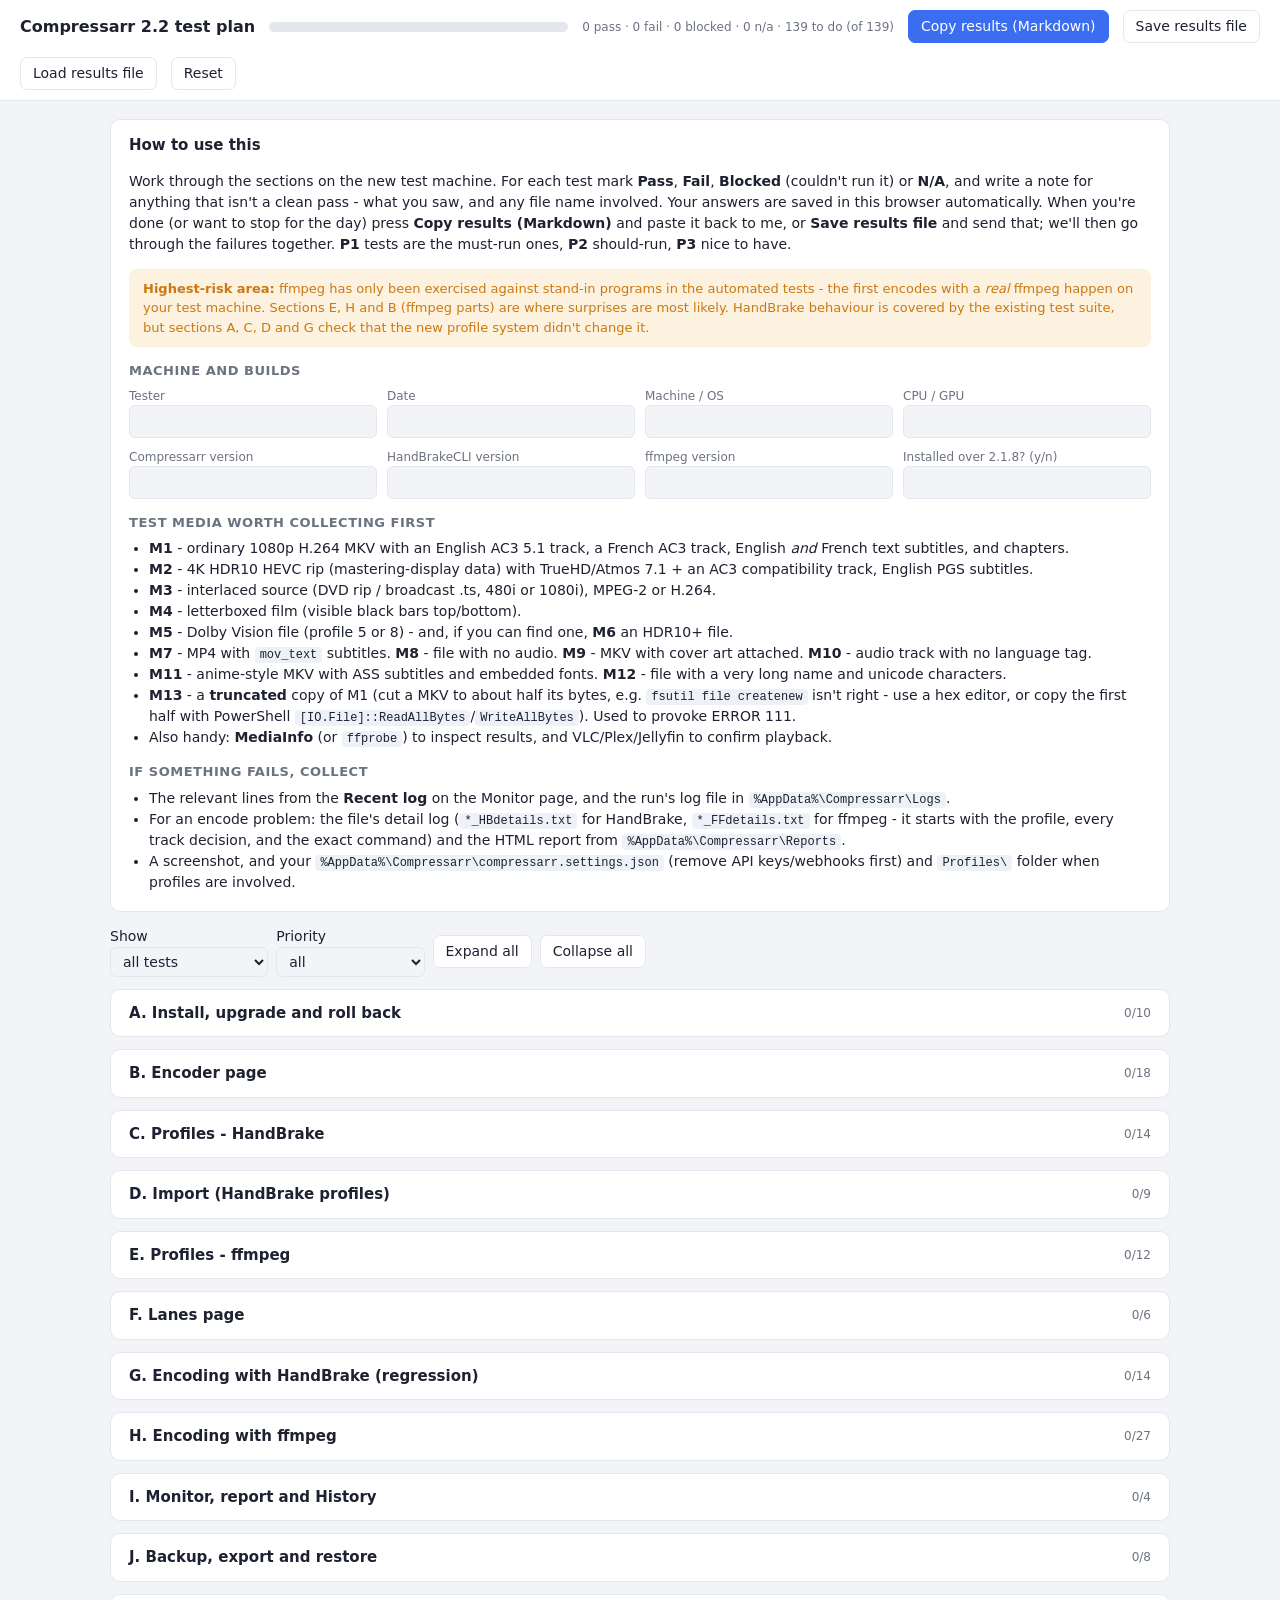
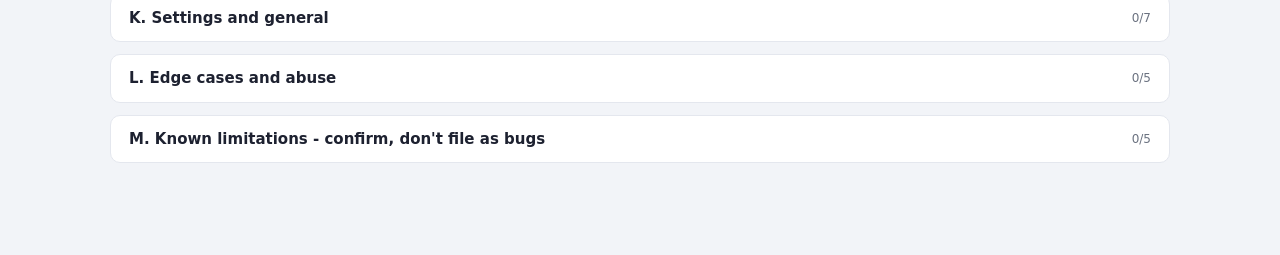
==== docs/test-plan-2.2.html @ 8a17d025 "Test plan D5: add the Browse step Co-Authored-By: Claude Sonnet 5.5 <noreply@anthropic.com>" ====
<!DOCTYPE html>
<html lang="en">
<head>
<meta charset="utf-8" />
<meta name="viewport" content="width=device-width, initial-scale=1" />
<title>Compressarr 2.2 - test plan</title>
<style>
  :root { --bg:#f2f4f8; --card:#fff; --text:#1d2130; --dim:#6b7280; --border:#e4e7ee; --accent:#3b6df0; --ok:#1f9c50; --okbg:#e7f7ed; --err:#d63c3c; --errbg:#fdeaea; --warn:#c97a12; --warnbg:#fdf1e0; --code:#eef1f7; }
  @media (prefers-color-scheme: dark) { :root { --bg:#1c1f2b; --card:#262b3c; --text:#e6e9f4; --dim:#a8adc2; --border:#363c52; --accent:#7ea0ff; --ok:#4bcf85; --okbg:#163b28; --err:#ff8a8a; --errbg:#452222; --warn:#f0aa4d; --warnbg:#3f3016; --code:#1f2331; } }
  * { box-sizing: border-box; }
  body { margin:0; background:var(--bg); color:var(--text); font:14px/1.5 system-ui,-apple-system,Segoe UI,Roboto,sans-serif; }
  header { position:sticky; top:0; z-index:5; background:var(--card); border-bottom:1px solid var(--border); padding:10px 20px; display:flex; gap:14px; align-items:center; flex-wrap:wrap; }
  header h1 { font-size:16px; margin:0; }
  .bar { flex:1; min-width:180px; height:10px; background:var(--border); border-radius:99px; overflow:hidden; display:flex; }
  .bar span { display:block; height:100%; }
  .b-pass { background:var(--ok); } .b-fail { background:var(--err); } .b-block { background:var(--warn); } .b-na { background:var(--dim); }
  .counts { font-size:12px; color:var(--dim); }
  button { font:inherit; padding:5px 12px; border:1px solid var(--border); background:var(--card); color:var(--text); border-radius:7px; cursor:pointer; }
  button.primary { background:var(--accent); color:#fff; border-color:var(--accent); }
  main { max-width:1100px; margin:0 auto; padding:18px 20px 80px; }
  .card { background:var(--card); border:1px solid var(--border); border-radius:10px; padding:14px 18px; margin-bottom:14px; }
  h2 { font-size:15px; margin:0; }
  h3 { font-size:13px; margin:14px 0 6px; text-transform:uppercase; letter-spacing:.04em; color:var(--dim); }
  .grid { display:grid; grid-template-columns:repeat(auto-fit,minmax(230px,1fr)); gap:10px; }
  label.f { display:block; font-size:12px; color:var(--dim); }
  input[type=text], textarea, select { width:100%; font:inherit; padding:5px 8px; border:1px solid var(--border); border-radius:6px; background:var(--bg); color:var(--text); }
  textarea { min-height:44px; resize:vertical; }
  details.sec { background:var(--card); border:1px solid var(--border); border-radius:10px; margin-bottom:12px; }
  details.sec > summary { cursor:pointer; padding:12px 18px; display:flex; gap:12px; align-items:center; list-style:none; }
  details.sec > summary::-webkit-details-marker { display:none; }
  details.sec > summary h2 { flex:1; }
  .secdesc { padding:0 18px 6px; color:var(--dim); font-size:13px; }
  .test { border-top:1px solid var(--border); padding:12px 18px; }
  .test.pass { border-left:4px solid var(--ok); } .test.fail { border-left:4px solid var(--err); background:var(--errbg); } .test.block { border-left:4px solid var(--warn); } .test.na { border-left:4px solid var(--dim); opacity:.75; }
  .thead { display:flex; gap:10px; align-items:baseline; flex-wrap:wrap; }
  .tid { font:600 12px ui-monospace,Consolas,monospace; color:var(--dim); }
  .ttitle { font-weight:600; flex:1; min-width:200px; }
  .pri { font-size:11px; font-weight:700; padding:1px 7px; border-radius:99px; background:var(--code); color:var(--dim); }
  .pri.p1 { background:var(--errbg); color:var(--err); } .pri.p2 { background:var(--warnbg); color:var(--warn); }
  .steps, .expect { font-size:13px; margin:6px 0 0; }
  .expect { color:var(--dim); } .expect b, .steps b { color:var(--text); }
  .res { display:flex; gap:6px; flex-wrap:wrap; margin-top:8px; align-items:flex-start; }
  .res label { display:inline-flex; align-items:center; gap:4px; padding:3px 9px; border:1px solid var(--border); border-radius:99px; font-size:12px; cursor:pointer; }
  .res input { margin:0; }
  .note { flex:1; min-width:240px; }
  code { background:var(--code); padding:1px 5px; border-radius:4px; font:12px ui-monospace,Consolas,monospace; }
  ul { margin:4px 0 4px 20px; padding:0; }
  .filters { display:flex; gap:8px; flex-wrap:wrap; align-items:center; margin:0 0 12px; }
  .hidden { display:none !important; }
  .warnbox { background:var(--warnbg); color:var(--warn); border-radius:8px; padding:10px 14px; margin-bottom:14px; font-size:13px; }
  table.t { border-collapse:collapse; width:100%; font-size:13px; } table.t td, table.t th { border-bottom:1px solid var(--border); padding:6px 8px; text-align:left; vertical-align:top; }
</style>
</head>
<body>
<header>
  <h1>Compressarr 2.2 test plan</h1>
  <div class="bar" id="bar"></div>
  <div class="counts" id="counts"></div>
  <button id="copyBtn" class="primary">Copy results (Markdown)</button>
  <button id="saveBtn">Save results file</button>
  <button id="loadBtn">Load results file</button>
  <input type="file" id="loadFile" accept=".json" class="hidden" />
  <button id="resetBtn">Reset</button>
</header>
<main>
  <div class="card">
    <h2>How to use this</h2>
    <p>Work through the sections on the new test machine. For each test mark <b>Pass</b>, <b>Fail</b>, <b>Blocked</b> (couldn't run it) or <b>N/A</b>, and write a note for anything that isn't a clean pass - what you saw, and any file name involved. Your answers are saved in this browser automatically. When you're done (or want to stop for the day) press <b>Copy results (Markdown)</b> and paste it back to me, or <b>Save results file</b> and send that; we'll then go through the failures together. <b>P1</b> tests are the must-run ones, <b>P2</b> should-run, <b>P3</b> nice to have.</p>
    <div class="warnbox"><b>Highest-risk area:</b> ffmpeg has only been exercised against stand-in programs in the automated tests - the first encodes with a <i>real</i> ffmpeg happen on your test machine. Sections E, H and B (ffmpeg parts) are where surprises are most likely. HandBrake behaviour is covered by the existing test suite, but sections A, C, D and G check that the new profile system didn't change it.</div>
    <h3>Machine and builds</h3>
    <div class="grid" id="env"></div>
    <h3>Test media worth collecting first</h3>
    <ul>
      <li><b>M1</b> - ordinary 1080p H.264 MKV with an English AC3 5.1 track, a French AC3 track, English <i>and</i> French text subtitles, and chapters.</li>
      <li><b>M2</b> - 4K HDR10 HEVC rip (mastering-display data) with TrueHD/Atmos 7.1 + an AC3 compatibility track, English PGS subtitles.</li>
      <li><b>M3</b> - interlaced source (DVD rip / broadcast .ts, 480i or 1080i), MPEG-2 or H.264.</li>
      <li><b>M4</b> - letterboxed film (visible black bars top/bottom).</li>
      <li><b>M5</b> - Dolby Vision file (profile 5 or 8) - and, if you can find one, <b>M6</b> an HDR10+ file.</li>
      <li><b>M7</b> - MP4 with <code>mov_text</code> subtitles. <b>M8</b> - file with no audio. <b>M9</b> - MKV with cover art attached. <b>M10</b> - audio track with no language tag.</li>
      <li><b>M11</b> - anime-style MKV with ASS subtitles and embedded fonts. <b>M12</b> - file with a very long name and unicode characters.</li>
      <li><b>M13</b> - a <b>truncated</b> copy of M1 (cut a MKV to about half its bytes, e.g. <code>fsutil file createnew</code> isn't right - use a hex editor, or copy the first half with PowerShell <code>[IO.File]::ReadAllBytes</code>/<code>WriteAllBytes</code>). Used to provoke ERROR 111.</li>
      <li>Also handy: <b>MediaInfo</b> (or <code>ffprobe</code>) to inspect results, and VLC/Plex/Jellyfin to confirm playback.</li>
    </ul>
    <h3>If something fails, collect</h3>
    <ul>
      <li>The relevant lines from the <b>Recent log</b> on the Monitor page, and the run's log file in <code>%AppData%\Compressarr\Logs</code>.</li>
      <li>For an encode problem: the file's detail log (<code>*_HBdetails.txt</code> for HandBrake, <code>*_FFdetails.txt</code> for ffmpeg - it starts with the profile, every track decision, and the exact command) and the HTML report from <code>%AppData%\Compressarr\Reports</code>.</li>
      <li>A screenshot, and your <code>%AppData%\Compressarr\compressarr.settings.json</code> (remove API keys/webhooks first) and <code>Profiles\</code> folder when profiles are involved.</li>
    </ul>
  </div>

  <div class="filters">
    <label>Show <select id="fStatus"><option value="all">all tests</option><option value="open">not run yet</option><option value="fail">failed</option><option value="block">blocked</option></select></label>
    <label>Priority <select id="fPri"><option value="all">all</option><option value="p1">P1 only</option><option value="p12">P1 + P2</option></select></label>
    <button id="expandBtn">Expand all</button><button id="collapseBtn">Collapse all</button>
  </div>
  <div id="sections"></div>
</main>

<script>
const SECTIONS = [
{ id:'A', title:'Install, upgrade and roll back', desc:'The installer, first launch, and moving an existing 2.1.x install to 2.2. Back up %AppData%\\Compressarr first when testing over a real install.', tests:[
 { id:'A1', pri:1, title:'Clean install on the new machine', steps:'Run the installer on a machine that has never had Compressarr (accept SmartScreen if shown). Launch from the Start Menu.', expect:'Installs without admin surprises (UAC prompt only if you chose all-users). A tray icon appears; <code>http://localhost:1212</code> opens the Monitor page. The sidebar reads Monitor, Encoder, Profiles, Lanes, Scheduler, Notifications, History, Settings, About.' },
 { id:'A2', pri:1, title:'First-run state with no tools installed', steps:'Open Monitor, Encoder and Profiles on the fresh install (no HandBrake, no ffmpeg).', expect:'Monitor shows a red "Finish setting up: HandBrake isn\'t installed..." notice linking to Encoder. Encoder shows HandBrake not found, ffmpeg "Not installed" (neutral, not an error). Profiles lists the 2 HandBrake and 3 ffmpeg built-ins. Nothing throws errors in the browser console.' },
 { id:'A3', pri:1, title:'Install over 2.1.8 with real settings', steps:'On a machine running 2.1.8 with lanes using Compressarr SD-HD / UHD AV1 from presets.json, install 2.2 over it. Open the app.', expect:'Lanes keep their presets and show no warnings. <code>%AppData%\\Compressarr\\Profiles\\migration-2.2.json</code> exists listing nothing imported/renamed. <code>handbrake-active.json</code> exists. Queue and history intact.' },
 { id:'A4', pri:1, title:'Migration: a lane uses a custom preset from presets.json', steps:'This only applies to an install that already had 2.1.x lanes. Before upgrading, create a custom preset in the HandBrake app ("My Test") and set a lane to use it. Upgrade; open Profiles and Lanes. (On a clean 2.2 install, or if lanes arrive later, restore a backup or Import settings that name "My Test" while HandBrake\'s presets.json still has it - 2.2 copies the preset in at startup, after Import and after Restore.)', expect:'"My Test" now appears on Profiles as one of yours (unlocked), the lane still uses it, and an encode with it works. The migration marker lists it under imported. A Recent-log line says it was copied.' },
 { id:'A5', pri:1, title:'Migration: an edited built-in', steps:'Upgrading from 2.1.x only (the rename happens once, on the first start after the upgrade). Edit "Compressarr SD-HD" in HandBrake\'s presets.json (change the quality), set a lane to use it, upgrade.', expect:'A profile "Compressarr SD-HD (yours)" exists with your edit; the lane now points to it; the built-in "Compressarr SD-HD" is unchanged (RF 24). The marker lists the rename.' },
 { id:'A6', pri:2, title:'Migration: a lane names a preset that exists nowhere', steps:'Point a lane at a preset name that is not in presets.json or the built-ins, upgrade.', expect:'The preset will NOT appear on Profiles (it exists nowhere to copy from). Lanes page flags the preset field (red box, "not found in Compressarr\'s profiles"); a run skips that content type and reports it (ERROR 108/109); nothing crashes. If the first start was a migration, the marker lists it under missing.' },
 { id:'A7', pri:2, title:'Migration: queued per-file overrides', steps:'Queue a file with a per-file preset override to a custom preset (and another to an edited built-in), then upgrade.', expect:'Both overrides still resolve (the second shows the "(yours)" name) and encode with the right recipe.' },
 { id:'A8', pri:1, title:'Roll back to 2.1.8', steps:'With 2.2 settings and at least one lane set to ffmpeg, uninstall 2.2 and install 2.1.8. Start it.', expect:'2.1.8 starts and reads the settings without errors (extra fields ignored). HandBrake lanes whose presets exist in HandBrake\'s presets.json work as before; a lane using a preset that only lives in Compressarr\'s profiles (a new custom profile, or a built-in "Compressarr ..." preset missing from presets.json) is skipped with the usual "preset not found" message. An ffmpeg lane has no engine in 2.1.8: if its profile name also exists in presets.json it would encode with HandBrake, otherwise it is skipped - it never runs ffmpeg. Saving settings in 2.1.8 drops the lane Engine and ffmpeg settings, so do not save in 2.1.8 if you plan to go back to 2.2.' },
 { id:'A9', pri:2, title:'Upgrade from 2.2.0-beta.1', steps:'Install this build over beta.1.', expect:'Settings kept; the migration runs once (marker created) with nothing to do; new pages appear.' },
 { id:'A10', pri:3, title:'Uninstall', steps:'Uninstall Compressarr.', expect:'Application removed; your %AppData%\\Compressarr settings and Profiles are left (same as 2.1). Reinstalling finds them.' }
]},
{ id:'B', title:'Encoder page', desc:'The tools: HandBrakeCLI and the optional ffmpeg.', tests:[
 { id:'A11', pri:2, title:'Desktop shortcut choice', steps:'Clean install: look at the "Create a desktop shortcut" box. Then upgrade over it twice - once leaving it ticked, once unticking it (and deleting the desktop icon if one was made).', expect:'First install: ticked by default and the icon appears. Upgrade with the icon present: still ticked. Upgrade with no desktop icon: unticked (your earlier choice is kept, not reset to the default).' },
 { id:'B1', pri:1, title:'At a glance with HandBrake installed', steps:'Install HandBrake normally (or use Check/Install) and open Encoder.', expect:'HandBrake dot green, "HandBrakeCLI x.y.z · 2 profiles", "Used by:" lists enabled HandBrake lanes. ffmpeg block says Not installed / Not used by any enabled lane.' },
 { id:'B2', pri:1, title:'HandBrake Check/Install - already installed', steps:'Press Check/Install with a valid path.', expect:'Message "HandBrakeCLI already found at the configured path."' },
 { id:'B3', pri:1, title:'HandBrake Check/Install - download', steps:'On a machine without HandBrake, press Check/Install and accept the prompt (note the size/file shown).', expect:'Prompt shows version, file, size. After install the path field fills with a path under <code>%AppData%\\Compressarr\\tools\\HandBrakeCLI</code>, the glance card turns green with a version, and the Monitor notice disappears.' },
 { id:'B4', pri:1, title:'HandBrake path invalid', steps:'Type a wrong path and Save.', expect:'Field turns red with a clear message; glance dot red; Monitor shows the Finish-setting-up notice. A run aborts with "HandBrakeCLI.exe not found" (when no lane uses ffmpeg).' },
 { id:'B5', pri:2, title:'Extra CLI options', steps:'Set <code>--verbose=1</code> (a harmless flag; do not use <code>--two-pass</code>, current HandBrakeCLI no longer has it and exits with "unknown option"), save, run an encode, open the HBdetails log.', expect:'The flag reaches HandBrake. An unbalanced quote (<code>--x "abc</code>) is flagged with a message.' },
 { id:'B16', pri:2, title:'Browse buttons for the tool paths', steps:'On the Encoder page press Browse... next to the HandBrakeCLI, ffmpeg and ffprobe paths. Open each, pick a program, Select. Try with an empty field and with a path that no longer exists.', expect:'A "Choose a file" dialog opens in the folder the path points to (or the drives list when the field is empty/invalid), lists subfolders and programs (.exe only on Windows), "Select This File" stays disabled until a program is clicked (double-click also selects). The field is filled in and the page notes unsaved changes; Save keeps it.' },
 { id:'F7', pri:2, title:'Lane fields stop being red once fixed', steps:'Give a lane an Input folder that does not exist and Save (the field goes red). Then fix it by typing a real folder, or by Browse... Do the same with a preset that does not exist, then pick a real one.', expect:'Within about half a second of the change the field is no longer red (no Save needed) and the "configuration issue" message at the top goes away once nothing is red. A path that is still wrong stays red with its message.' },
 { id:'B6', pri:2, title:'Unsaved changes protection', steps:'Edit a field then click another sidebar page; also try Clear Changes.', expect:'Browser asks before leaving with unsaved edits; Clear Changes reloads the saved values.' },
 { id:'B7', pri:1, title:'ffmpeg card with no ffmpeg', steps:'Look at the ffmpeg card.', expect:'Optional: "ffmpeg was not found at the path above. It is optional..." - not shown as an error while no lane uses ffmpeg.' },
 { id:'B8', pri:1, title:'ffmpeg Check/Install - use one already on the computer', steps:'Check/Install only goes looking when the saved ffmpeg path does not work. So: clear both ffmpeg path fields (or point them at a missing file) and Save, make sure an ffmpeg+ffprobe folder is on PATH, then press ffmpeg Check/Install.', expect:'Offers "ffmpeg is already on this computer: ... Use it?"; accepting fills both path fields and says to press Save; after Save the card shows its version and capability chips.' },
 { id:'B9', pri:1, title:'ffmpeg Check/Install - managed download', steps:'On a machine without ffmpeg, press Check/Install, decline "use existing" if offered, read the confirmation, accept.', expect:'The prompt names the build, file, approximate size, the GitHub source, says it is checksum-verified and GPL, and asks first. Afterwards <code>%AppData%\\Compressarr\\tools\\ffmpeg</code> holds <b>only</b> ffmpeg.exe, ffprobe.exe and LICENSE.txt, the paths are saved, and the version and chips appear. Note how long it took.' },
 { id:'B10', pri:2, title:'Download interrupted or offline', steps:'Start the ffmpeg download then disconnect the network (or run it offline).', expect:'A clear failure message; nothing half-installed (no stray .tmp files, paths unchanged).' },
 { id:'B11', pri:2, title:'Capabilities and the NVENC session check', steps:'Look at the chips on a machine with an NVIDIA GPU, then (if possible) on one without.', expect:'libx265, libx264, libsvtav1, eac3, aac, ac3, libopus tick. hevc_nvenc ticks with "NVIDIA GPU session OK" only when a GPU session truly opens; with no GPU it shows "no NVIDIA GPU session" (not ticked).' },
 { id:'B12', pri:2, title:'Wrong file in the ffmpeg path', steps:'Set the ffmpeg path to some other .exe (e.g. notepad.exe) and reopen the page.', expect:'Handled gracefully: the card says ffmpeg was not found (or the file there is not ffmpeg), and Check/Install says the file did not answer like ffmpeg - not "found". No crash, no endless spinner (the check gives up after a few seconds; a program window may flash open and close).' },
 { id:'B13', pri:2, title:'ffprobe missing', steps:'Set a lane to ffmpeg, then move ffprobe.exe away.', expect:'Encoder validation flags the ffprobe path; the lane is flagged on Lanes; a run skips the lane with ERROR 113.' },
 { id:'B14', pri:3, title:'Extra ffmpeg options', steps:'Set <code>-threads 2</code>, run an ffmpeg encode, read the FFdetails command line.', expect:'The option appears just before the output file. Unbalanced quote flagged.' },
 { id:'B15', pri:3, title:'Profiles flagged for a build that lacks an encoder', steps:'If you have an ffmpeg build without libsvtav1 (or without NVENC), point the path at it.', expect:'Profiles shows "Needs libsvtav1" (or the NVENC reason) under the affected built-ins.' }
]},
{ id:'C', title:'Profiles - HandBrake', desc:'Compressarr\'s own HandBrake profiles and the editor.', tests:[
 { id:'C1', pri:1, title:'List and summaries', steps:'Open Profiles.', expect:'Compressarr SD-HD (x265 10-bit, RF 24, veryfast; E-AC3 512k) and Compressarr UHD AV1 (SVT-AV1 10-bit, RF 30, preset 4; pass-through) are shown with a lock icon and built-in marker, with correct "Used by" lanes. Tabs show counts.' },
 { id:'C2', pri:1, title:'Built-ins are locked', steps:'Click View on a built-in.', expect:'Every field is disabled, there is no Save button, a banner explains it is locked, and Duplicate works. A built-in has no Delete button.' },
 { id:'C3', pri:1, title:'Duplicate', steps:'Duplicate a built-in twice.', expect:'"X copy" then "X copy 2", both unlocked and editable.' },
 { id:'C4', pri:1, title:'New profile', steps:'New HandBrake profile, leave the name empty and Save; then name it and Save.', expect:'The empty name is rejected with a message on the field. Saved, it appears on Profiles as one of yours and can be chosen on a lane.' },
 { id:'C5', pri:1, title:'Editor controls change the stored preset', steps:'Edit a copy: container, encoder (try x264, x265, SVT-AV1, NVENC), preset speed, RF vs bitrate, tune/profile/level, frame rate (constant 24), deinterlace, crop, audio mode (pass-through list / always encode), codec/bitrate/mixdown, languages, subtitle rule, chapters. Save, reopen, then use "See the stored preset".', expect:'Changing the encoder refreshes the speed/profile/level/tune lists and the quality range sensibly. Everything you set round-trips and appears in the stored JSON (e.g. VideoEncoder, VideoQualitySlider, PictureCropMode 0/2, AudioCopyMask "copy:..." entries).' },
 { id:'C6', pri:1, title:'An edited profile really encodes that way', steps:'Make a profile (e.g. x264, RF 28, MP4, AAC 128 stereo) and run a file through a lane using it. Inspect the output with MediaInfo.', expect:'Output matches the profile: container, video codec, rough RF/size, audio codec/bitrate/channels, subtitle/chapter handling.' },
 { id:'C7', pri:1, title:'"Kept as-is": settings the editor doesn\'t show are preserved', steps:'Import (or craft) a preset with denoise/sharpen filters and per-track audio gain, edit only the RF in the editor, save.', expect:'The stored preset still has the filters and gain; the encode still applies them. Saving a profile without changing anything leaves its JSON identical.' },
 { id:'C8', pri:1, title:'Validation messages', steps:'Try: empty name; a name containing / \\ or ";" a name equal to an existing one in different case; RF out of range; bitrate 0 in bitrate mode; pass-through mode with nothing ticked; no audio languages; subtitles "all" with no languages.', expect:'Each is refused with a specific message on the right field. Nothing is saved.' },
 { id:'C9', pri:1, title:'Rename updates users', steps:'Use a profile on a lane (TV and Movie) and as a queued per-file override, then rename it.', expect:'The lane fields and the queue override now show the new name; nothing is orphaned.' },
 { id:'C10', pri:1, title:'Delete rules', steps:'Delete an unused profile; then try deleting one a lane uses; then one only a queued file overrides to.', expect:'Unused: gone. In use by a lane: refused naming the lane. In use by a queued file: refused naming the count. (A finished file\'s old override doesn\'t block.)' },
 { id:'C11', pri:2, title:'Edit while encoding', steps:'Start a long encode with profile P, edit P (change RF) mid-encode, let the next file start.', expect:'The running encode is unaffected; the next file uses the new settings.' },
 { id:'C12', pri:2, title:'The generated file HandBrake receives', steps:'Look in <code>%AppData%\\Compressarr\\Profiles</code>. Note the handbrake-active.json timestamp, restart the app, run an encode; then edit a profile; then delete the file and run an encode.', expect:'Not rewritten when nothing changed (same timestamp); rewritten after a profile change; rebuilt if deleted. The encode command in the detail log uses <code>--preset-import-file ...handbrake-active.json</code>. (Optional: <code>HandBrakeCLI --preset-import-file &lt;that file&gt; --preset-list</code> shows folders "Compressarr (built-in)" and "Yours".)' },
 { id:'C13', pri:2, title:'Hand-corrupting your profile file', steps:'Close the app, put junk in <code>handbrake-profiles.json</code>, start it, open Profiles; then fix the file.', expect:'A red banner says the file could not be read and only built-ins are shown; the broken file is not overwritten; adding profiles is refused with the reason; after fixing it everything returns.' },
 { id:'C14', pri:2, title:'Awkward names', steps:'Create profiles named with spaces, parentheses, an ampersand, unicode ("Café x265 (HD) & more").', expect:'They save, appear, open in the editor, can be picked on lanes and encode correctly.' }
]},
{ id:'D', title:'Import (HandBrake profiles)', desc:'Bringing presets in from an installed HandBrake or a presets file.', tests:[
 { id:'D1', pri:1, title:'From installed HandBrake', steps:'Profiles → Import... with HandBrake installed.', expect:'Finds <code>%AppData%\\HandBrake\\presets.json</code>, lists presets with their groups and a video summary; search and "Select all shown" work; Compressarr\'s own two (identical) are marked "already built in" and can\'t be ticked.' },
 { id:'D2', pri:1, title:'Importing copies', steps:'Import three presets, then change/delete one of them inside the HandBrake app.', expect:'They appear as yours (unlocked, "saved in Compressarr\'s own file"). Later changes in the HandBrake app do not affect them.' },
 { id:'D3', pri:1, title:'Name clash options', steps:'Import a preset whose name you already have, once with each option: keep both, replace mine, skip.', expect:'Keep both → "Name (imported)" (and "(imported) 2" next time); replace → yours is overwritten in place; skip → nothing. The result toast says what happened.' },
 { id:'D4', pri:1, title:'A clash with a built-in', steps:'Import a preset named like a built-in but with a different recipe, with "replace mine" chosen.', expect:'The built-in is never replaced; the import is added as "... (imported)".' },
 { id:'D5', pri:1, title:'From a presets file', steps:'Use "From a presets file": a valid HandBrake Presets→Export file; a random .json; a non-JSON file; a path that doesn\'t exist. Also press Browse... beside the path box and pick the file that way.', expect:'Valid file → the same pick list. Bad ones are rejected with a clear reason; nothing changes until you press Import. Browse... opens the file browser listing only .json files (plus folders), and choosing one reads it straight away.' },
 { id:'D6', pri:1, title:'Imported stock presets encode', steps:'Import e.g. "Fast 1080p30" and "HQ 1080p30 Surround", use them on a lane, encode.', expect:'They encode correctly and behave like they do in the HandBrake app.' },
 { id:'D7', pri:3, title:'Names with a slash', steps:'Import a preset whose name contains "/" (HandBrake treats it as a folder separator).', expect:'It is imported with "-" instead (e.g. "Web-Gmail Large") and works.' },
 { id:'D8', pri:2, title:'The source file is only read', steps:'Note the size/timestamp of the HandBrake presets file before and after an import.', expect:'Unchanged.' },
 { id:'D9', pri:3, title:'Importing everything', steps:'Select all ~100+ presets and import.', expect:'Completes in a reasonable time; Profiles stays usable; the active file regenerates once.' }
]},
{ id:'E', title:'Profiles - ffmpeg', desc:'The ffmpeg profile editor and its Preview decisions. Needs ffmpeg + ffprobe installed (section B).', tests:[
 { id:'E1', pri:1, title:'List and built-ins', steps:'Open Profiles, ffmpeg tab.', expect:'Compressarr SD-HD (x265 10-bit, CRF 24, veryfast), Compressarr UHD AV1 (SVT-AV1 10-bit, CRF 30, preset 4, tune psnr), HEVC NVENC (fast) (NVENC H.265 10-bit, CQ 28, p5), all locked, each with a fallback HandBrake profile.' },
 { id:'E2', pri:1, title:'Editor behaviour', steps:'New ffmpeg profile; switch encoders (x265, x264, SVT-AV1, each NVENC); switch Quality between CRF and bitrate; switch audio handling; choose MP4.', expect:'Preset/profile/pixel-format/tune lists and the quality range follow the encoder; sensible default quality on change; the pass-through tickboxes only show in pass-through mode; "Optimize for web" only shows for MP4; the page never throws console errors.' },
 { id:'E3', pri:1, title:'Validation', steps:'Try an empty name, a name with a slash, quality out of range, bitrate mode with 0, constant frame rate with no rate, no audio languages, pass-through with nothing ticked, subtitles kept with no languages.', expect:'Each refused with a message on the right field.' },
 { id:'E4', pri:1, title:'Preview decisions - ordinary MKV (M1)', steps:'Open the editor for Compressarr SD-HD (View) and Preview M1\'s full path.', expect:'Audio: the first English track is kept (and the reason says it is encoded as eac3 because the profile always encodes); the French track dropped with the "only the first matching" reason (the profile\'s list includes "any"). English subtitle copied; French dropped or kept per profile; chapters kept; the command line is shown and looks right.' },
 { id:'E5', pri:1, title:'Preview decisions - HDR10 (M2)', steps:'Preview M2 with UHD AV1.', expect:'Shown as HDR10; notes that colour info and mastering-display data are carried; both English audio tracks copied (TrueHD allowed through in MKV); PGS subtitle copied; the command contains <code>-svtav1-params</code> with <code>mastering-display=...</code> and <code>content-light=...</code>.' },
 { id:'E6', pri:1, title:'Preview decisions - MP4 target', steps:'Duplicate SD-HD, set the container to MP4 and Preview M2 and M1.', expect:'PGS subtitles dropped with "picture subtitle ... MP4 can\'t hold it"; text subtitles converted to mov_text; fonts dropped; TrueHD can\'t be copied into MP4 so it is encoded.' },
 { id:'E7', pri:1, title:'Preview decisions - interlaced (M3) and letterboxed (M4)', steps:'Preview each with Auto deinterlace and Auto crop.', expect:'M3: deinterlace yes ("source is interlaced"), command has <code>bwdif</code>. M4: crop found with a sensible rectangle (e.g. 1920x800) and it appears in the command; a progressive source says "no deinterlace".' },
 { id:'E8', pri:1, title:'Preview decisions - Dolby Vision (M5) / HDR10+ (M6)', steps:'Preview them with a fallback set, then with the fallback blank.', expect:'A red notice names Dolby Vision (or HDR10+); with a fallback it says the file will go to HandBrake, without one it says such files are refused.' },
 { id:'E9', pri:2, title:'Preview decisions - odd files', steps:'Preview M7 (mov_text), M8 (no audio), M9 (cover art), M10 (untagged audio, with languages "eng"), a path that doesn\'t exist, a non-video file, and with ffprobe removed.', expect:'M10 falls back to keeping the first audio track with a note; M9\'s cover art is listed as dropped; M8 notes "no audio"; problems are reported plainly and nothing crashes.' },
 { id:'E10', pri:1, title:'Duplicate as ffmpeg', steps:'On a HandBrake profile with extras (denoise, resize, burn-in, a bitrate target, DPL2 mixdown, extra x264 options) use "Duplicate as ffmpeg...".', expect:'A new ffmpeg profile is created (name made unique), a panel lists what was carried over and each thing ffmpeg can\'t carry; "Open the ffmpeg profile" works; the profile validates and Previews fine.' },
 { id:'E11', pri:2, title:'Same name in both encoders', steps:'Make a HandBrake and an ffmpeg profile both named "Shared"; use each on a different-engine lane; rename/delete one.', expect:'Rename only repoints lanes of that engine; delete is refused only for lanes of that engine; "Used by" is per engine.' },
 { id:'E12', pri:2, title:'Locking and refusal', steps:'Edit/delete an ffmpeg built-in; delete an ffmpeg profile a lane uses.', expect:'Refused with the reasons (built-in / used by lane X).' }
]},
{ id:'F', title:'Lanes page', desc:'Choosing the encoder per lane.', tests:[
 { id:'F1', pri:1, title:'Existing lanes', steps:'Open Lanes after upgrading.', expect:'Each lane has an Encoder select set to HandBrake; Profile dropdowns list the 2 HandBrake profiles (plus your own).' },
 { id:'F2', pri:1, title:'Switch a lane to ffmpeg', steps:'Change a lane\'s Encoder to ffmpeg (before saving), then Save.', expect:'The profile lists swap to ffmpeg\'s (3 built-ins + yours); a note explains it is experimental and how DV is handled; a name not found in the new list stays selectable and is flagged on save. After saving, reload - it persists.' },
 { id:'F3', pri:1, title:'ffmpeg lane with no ffmpeg', steps:'Set a lane to ffmpeg with ffmpeg missing, with another lane on HandBrake; run once.', expect:'The ffmpeg lane shows an inline message; the pass skips it (ERROR 113 on the report) while the HandBrake lane still encodes; the whole run is not aborted.' },
 { id:'F4', pri:2, title:'Switching back', steps:'Switch the lane back to HandBrake.', expect:'Lists swap back; saved presets still valid.' },
 { id:'F5', pri:1, title:'Per-file override on the queue', steps:'With one lane per engine and files queued in both, use each row\'s preset dropdown.', expect:'Each row offers only its own lane\'s encoder\'s profiles; the choice sticks and is used; the lane-name area shows an encoder chip (ffmpeg rows always; HandBrake rows once any ffmpeg lane exists).' },
 { id:'F6', pri:2, title:'"Lands in" across engines', steps:'Assign a HandBrake lane\'s file to land in an ffmpeg lane.', expect:'Works as before - only the library routing changes; the encoder is the file\'s own lane\'s.' }
]},
{ id:'G', title:'Encoding with HandBrake (regression)', desc:'The new profile system sits under every HandBrake encode - confirm nothing the app did before has changed.', tests:[
 { id:'G1', pri:1, title:'Movie end to end', steps:'Drop a movie in a lane\'s Input; run it (Run Now).', expect:'Encoded with the lane\'s profile, filed into the Movie library, source recycled/kept per setting, Sonarr/Radarr unmonitor if configured, an HTML report, a toast. No encoder tag on the report row.' },
 { id:'G2', pri:1, title:'TV episode routing', steps:'Drop S01E01-style files.', expect:'Detected as TV, routed under Show\\Season NN, TV profile used.' },
 { id:'G3', pri:1, title:'Live progress', steps:'Watch the Monitor during an encode.', expect:'Percent, fps and ETA update; the file line reads "using preset NAME"; the queue completion estimate appears.' },
 { id:'G4', pri:1, title:'Pause and Resume', steps:'Pause mid-encode, wait a minute, Resume.', expect:'CPU use drops while paused; resumes and finishes correctly.' },
 { id:'G5', pri:1, title:'Abort', steps:'Abort mid-encode.', expect:'HandBrake stops, the temp output is removed, the source is untouched, the entry is marked so it can be retried.' },
 { id:'G6', pri:2, title:'Stop Monitoring', steps:'Press Stop Monitoring while a file is encoding.', expect:'The current file finishes, then it stops.' },
 { id:'G7', pri:2, title:'Queue operations', steps:'Drag to reorder, skip, remove, override a profile, set Lands in; if FileBot is used, let it rename a file.', expect:'All behave as in 2.1.8; a FileBot rename keeps the file\'s place and your edits.' },
 { id:'G8', pri:2, title:'Scheduler', steps:'Enable the schedule with a daytime window around now; watch the encode priority in Task Manager; try the hold and Run anyway.', expect:'Priority follows the window live; the hold stops new files; Run anyway releases it.' },
 { id:'G9', pri:2, title:'Restart mid-encode', steps:'Kill the app during an encode, restart it.', expect:'The file is picked up again as resumed; no orphan temp file lingers.' },
 { id:'G10', pri:2, title:'Failure handling', steps:'Make an encode fail (e.g. a bad Extra CLI option or an unreadable file).', expect:'ERROR 101 on the report with a working "Full Details" link; the source is kept.' },
 { id:'G11', pri:2, title:'Move retry and disk-full behaviour', steps:'Point a library path at an unreachable location, run, then fix it.', expect:'ERROR 102-104 as before; the file waits in Output and is filed on the next pass.' },
 { id:'G12', pri:2, title:'Two lanes interleave', steps:'Queue files in two lanes with explicit order.', expect:'One global queue order is respected across lanes.' },
 { id:'G13', pri:3, title:'Detail logs', steps:'Check the HBdetails log after a success with "Keep logs of successful encodes" off and on.', expect:'Deleted when off; kept when on; always kept for failures.' },
 { id:'G14', pri:3, title:'Notifications', steps:'Enable one notification channel; run a pass.', expect:'The message arrives; content correct.' }
]},
{ id:'H', title:'Encoding with ffmpeg', desc:'The big one: real ffmpeg runs. For each, note the output size vs source and anything visually or audibly wrong. Use MediaInfo on the results.', tests:[
 { id:'H1', pri:1, title:'Compressarr SD-HD on an ordinary file (M1)', steps:'Put a lane on ffmpeg with SD-HD; encode M1.', expect:'Succeeds; output is HEVC 10-bit Main10, E-AC3 512k from the first English track, English subtitles kept, chapters kept, plays everywhere; report row tagged "ffmpeg" with no error; FFdetails log starts with the decisions and command and ends with "Length verified". Note the size reduction and speed.' },
 { id:'H2', pri:1, title:'Compressarr UHD AV1 on HDR10 (M2)', steps:'Encode M2 with UHD AV1.', expect:'AV1 10-bit; HDR10 colour info <b>and mastering-display/MaxCLL</b> still present in MediaInfo; TrueHD and AC3 copied untouched; PGS subtitles kept; chapters kept. Play it on an HDR display if you can.' },
 { id:'H3', pri:1, title:'HEVC NVENC (fast) (GPU machine)', steps:'Encode M1 or M2 with the NVENC built-in.', expect:'Succeeds quickly on the GPU; output plays; note speed vs the software profile. On a machine with no GPU the profile is flagged and a run fails clearly rather than hanging.' },
 { id:'H4', pri:1, title:'MP4 output', steps:'Encode M1 and M7 with an MP4 variant (Optimize on).', expect:'Valid MP4; subtitles are mov_text; plays in a browser/TV; starts streaming immediately (faststart).' },
 { id:'H5', pri:1, title:'Interlaced source (M3)', steps:'Encode M3 with Auto deinterlace.', expect:'Output is progressive with no combing; the log says the source was interlaced. Compare with the same file through HandBrake (decomb).' },
 { id:'H6', pri:1, title:'Letterboxed source (M4)', steps:'Encode M4 with Auto crop.', expect:'Black bars removed; no picture cut off (compare edges with the source); resolution matches the logged crop.' },
 { id:'H7', pri:1, title:'Language handling', steps:'Encode M1 with languages "fra, eng"; then M10 (untagged) with "eng, und"; then a file with only a language not in the list.', expect:'French first when listed first; the untagged track kept via "und"; with no match the first audio track is kept (a note says so) rather than none.' },
 { id:'H8', pri:2, title:'Odd sources', steps:'Encode M8 (no audio), M9 (cover art), a file with a timecode/data stream, an MKV with two video streams.', expect:'All succeed; extras listed as dropped in the log; output has exactly one video stream and no cover art.' },
 { id:'H9', pri:1, title:'Progress on the Monitor', steps:'Watch the Monitor during an ffmpeg encode.', expect:'"Compressing File in Lane X using ffmpeg profile Y"; percent, fps and ETA move sensibly (ETA derived from speed); queue estimate works; chip shows ffmpeg.' },
 { id:'H10', pri:1, title:'Pause and Resume', steps:'Pause an ffmpeg encode, wait, resume.', expect:'Suspends and resumes; the finished file is valid and the right length (no gap or A/V desync).' },
 { id:'H11', pri:1, title:'Abort', steps:'Abort an ffmpeg encode.', expect:'ffmpeg and its children are killed; temp file removed; source untouched.' },
 { id:'H12', pri:2, title:'Scheduler priority', steps:'Enable the schedule and watch ffmpeg.exe\'s priority in Task Manager across the boundary.', expect:'The ffmpeg process priority changes live exactly as HandBrake\'s does.' },
 { id:'H13', pri:1, title:'Truncated source -> ERROR 111', steps:'Encode M13 (truncated copy) with an ffmpeg profile.', expect:'If ffmpeg exits cleanly with a short file the result is <b>ERROR 111</b> ("The encoded file is x long but the source is y"); the original is left alone, the short output is removed, the detail log is linked from the report. (If ffmpeg itself errors instead, that\'s ERROR 101 - note which you got.)' },
 { id:'H14', pri:2, title:'Unreadable source', steps:'Rename a text file to .mkv in an ffmpeg lane.', expect:'Fails clearly ("ffprobe could not read...") without starting an encode; the file is left alone and reported.' },
 { id:'H15', pri:2, title:'ffmpeg non-zero exit', steps:'Add a bad Extra ffmpeg option (e.g. <code>-nosuchflag</code>) and encode.', expect:'ERROR 101 with the detail log showing ffmpeg\'s complaint; source kept.' },
 { id:'H16', pri:3, title:'Output drive fills up', steps:'Encode to a nearly-full drive.', expect:'Failure noted as "Output drive full, monitoring stopped"; no partial file left behind.' },
 { id:'H17', pri:1, title:'Dolby Vision with a fallback (M5)', steps:'Lane on ffmpeg with SD-HD (fallback = HandBrake "Compressarr SD-HD"); encode M5.', expect:'The log says Dolby Vision was detected and the file is encoded by HandBrake with the fallback profile; report tag "HandBrake (Dolby Vision fallback)"; MediaInfo of the output still shows Dolby Vision where HandBrake preserves it; the Monitor shows the fallback preset.' },
 { id:'H18', pri:1, title:'Dolby Vision with no fallback', steps:'Clear the fallback on a duplicate profile and encode M5.', expect:'<b>ERROR 112</b>; the file is untouched and nothing is encoded; the message says the profile has no HandBrake fallback.' },
 { id:'H19', pri:1, title:'Dolby Vision with HandBrake missing', steps:'Rename HandBrakeCLI.exe temporarily and encode M5 on the ffmpeg lane (other lanes use ffmpeg too).', expect:'ERROR 112 naming the missing HandBrake; ffmpeg files in the same pass still encode.' },
 { id:'H20', pri:2, title:'HDR10+ (M6)', steps:'Encode an HDR10+ file.', expect:'Detected like Dolby Vision ("HDR10+ detected").' },
 { id:'H21', pri:1, title:'Mixed lanes in one pass', steps:'One HandBrake lane and one ffmpeg lane each with files; Run Now.', expect:'Both encode in the global queue order; both reports rows are right; throughput/ETA per profile stay sensible.' },
 { id:'H22', pri:2, title:'Compare with HandBrake', steps:'Encode the same source with HandBrake SD-HD and ffmpeg SD-HD.', expect:'Record both sizes and speeds; both look fine. (Similar - not identical - results are expected.)' },
 { id:'H23', pri:2, title:'Long film and stability', steps:'Encode a 2-3 hour film with ffmpeg; leave the Monitor open.', expect:'Completes; length verified; the app stays responsive and memory steady.' },
 { id:'H24', pri:2, title:'Awkward file names', steps:'Encode M12 (long unicode name) and files with spaces, brackets and ampersands.', expect:'Works for encode, routing and the report.' },
 { id:'H25', pri:2, title:'ASS subtitles and fonts (M11)', steps:'Encode M11 to MKV with English subtitles kept.', expect:'Subtitles keep their styling; embedded fonts are carried over (attachments present in the output).' },
 { id:'H26', pri:2, title:'Media server check', steps:'Add outputs to Plex/Jellyfin/Emby and direct-play a few (HDR, 10-bit, E-AC3, subs).', expect:'Scans correctly; direct plays where the source would; note any client that refuses a file.' },
 { id:'H27', pri:3, title:'Extra arguments on a profile', steps:'Set <code>-metadata comment=test</code> in a profile\'s Extra arguments.', expect:'It appears before the output in the command and in the output\'s tags.' }
]},
{ id:'I', title:'Monitor, report and History', desc:'Where the new information shows up.', tests:[
 { id:'I1', pri:1, title:'Encoder chips', steps:'With only HandBrake lanes, then with an ffmpeg lane too.', expect:'HandBrake-only: the queue looks exactly as in 2.1.8. With an ffmpeg lane: ffmpeg rows have an amber chip, HandBrake rows a grey one.' },
 { id:'I2', pri:1, title:'Report rows and codes', steps:'Open the HTML reports from sections F, G and H.', expect:'ffmpeg rows carry an "ffmpeg" tag next to the profile name; fallback rows say "HandBrake (Dolby Vision fallback)"; ERROR 111/112/113 badges have a readable tooltip; 111 links the encode details, 112/113 link the Compressarr log.' },
 { id:'I3', pri:2, title:'History page', steps:'Open History after the runs.', expect:'Runs listed; error counts and the sidebar badges match; reports open.' },
 { id:'I4', pri:2, title:'Finish-setting-up notice', steps:'Remove then restore a tool (HandBrake path wrong, ffmpeg lane without ffmpeg).', expect:'The Monitor notice names the missing tool(s) and links to Encoder; it disappears within about a minute of fixing it.' }
]},
{ id:'J', title:'Backup, export and restore', desc:'Your own profiles travel with your settings.', tests:[
 { id:'J8', pri:2, title:'Download a backup', steps:'On Settings press Backup Now, then press Download next to the new backup in the list. Open the saved zip. Try it from a second device on your network.', expect:'The browser saves Compressarr_Backup_...zip and the page stays where it is. The zip contains the settings, run counter, resume state, history and your profiles. It also downloads from another device.' },
 { id:'J7', pri:1, title:'Run history file location', steps:'Upgrade over a 2.1.x install that has History data. Open the History page, run something, then look in %AppData%\\Compressarr and in the Logs folder. Then Clear Logs (Settings) and reload History. Finally Backup Now and check the zip for Compressarr_History.csv.', expect:'The totals are unchanged by the upgrade; Compressarr_History.csv is now in %AppData%\\Compressarr (and gone from Logs). Clear Logs does not touch it. Clear History / Purge empty it. The backup zip contains it, and Restore puts it back in %AppData%\\Compressarr. Downgrading to 2.1.x needs the file copied into the Logs folder by hand (see the release notes) - confirm that works.' },
 { id:'J1', pri:1, title:'Backup contents', steps:'Create your own profiles in both encoders, press Backup Now, open the zip.', expect:'The zip contains handbrake-profiles.json and ffmpeg-profiles.json along with settings/resume/history; it does <b>not</b> contain handbrake-active.json.' },
 { id:'J2', pri:1, title:'Restore on a clean profile folder', steps:'Delete <code>%AppData%\\Compressarr\\Profiles</code> (with the app closed), start it, restore the backup from Settings.', expect:'Your profiles are back, lanes valid, an encode works (the active file regenerates).' },
 { id:'J3', pri:2, title:'Restore an old 2.1.x backup', steps:'Restore a backup taken by 2.1.x onto 2.2.', expect:'Settings restore; your existing profiles are untouched. Known limitation: custom presets the old lanes used are not migrated again - the lanes show "not found" until you import them. Confirm and record how clear that is.' },
 { id:'J4', pri:1, title:'Export and import on another machine', steps:'Export config on machine A (with your profiles), import it on machine B.', expect:'Lanes and your profiles (HandBrake and ffmpeg) arrive; same-named profiles that already exist are left alone; the lanes\' engine choice comes with them.' },
 { id:'J5', pri:2, title:'Import a 2.1.8 export', steps:'Import an export file created by 2.1.8.', expect:'Works; lanes default to HandBrake.' },
 { id:'J6', pri:3, title:'Import a damaged file', steps:'Import a truncated export.', expect:'A clear error; nothing changed.' }
]},
{ id:'K', title:'Settings and general', desc:'Everything around the edges.', tests:[
 { id:'K1', pri:1, title:'Settings page', steps:'Open Settings, change something, Save; then open Encoder.', expect:'No HandBrake card on Settings; saving Settings leaves your Encoder values alone; the log-retention checkbox now reads "Keep logs of successful encodes".' },
 { id:'K2', pri:2, title:'Cached pages after upgrade', steps:'Upgrade from beta.1 in a browser that already had the app open.', expect:'New pages load without a manual cache clear (the service worker updates).' },
 { id:'K3', pri:2, title:'Themes and narrow screens', steps:'Toggle dark/light on the new pages; view them on a phone-width window.', expect:'Readable in both themes; tables scroll rather than breaking the layout.' },
 { id:'K4', pri:2, title:'From another device', steps:'Open the Encoder, Profiles and editor pages from another PC/phone on the LAN.', expect:'Works. (Path fields such as "Preview a file" and Import refer to the machine running Compressarr.)' },
 { id:'K5', pri:3, title:'Run at login, port change, tray', steps:'Toggle run at login, change the port, use the tray menu.', expect:'Unaffected by 2.2.' },
 { id:'K7', pri:2, title:'Run at login follows restores, imports and uninstall', steps:'Turn on Run at login in Settings and Save. Restart Windows (or sign out and in): Compressarr starts. Then (a) Export settings, delete the Compressarr entry from Task Manager > Startup apps (or the HKCU Run key), Import the file and sign out and in; (b) the same with Backup then Restore; (c) uninstall Compressarr from Settings > Apps and check Startup apps; (d) upgrade over an install that has Run at login on and check the entry is still there.', expect:'(a)(b) The entry is back after Import or Restore and Compressarr starts at login. (c) A normal uninstall leaves no Compressarr entry in Startup apps. (d) An upgrade keeps it. Running a copy from somewhere else never repoints an installed copy\x27s entry.' },
 { id:'K6', pri:3, title:'Responsiveness during encodes', steps:'Use the web UI heavily while an ffmpeg and a HandBrake encode run.', expect:'The UI stays responsive; the polling doesn\'t noticeably load the machine.' }
]},
{ id:'L', title:'Edge cases and abuse', desc:'Things users do that a happy path misses.', tests:[
 { id:'L1', pri:3, title:'Two tabs editing one profile', steps:'Open the same profile in two tabs, save different changes in each.', expect:'Last save wins without corrupting the file; a rename in one tab makes the other tab\'s save fail clearly.' },
 { id:'L2', pri:3, title:'Cancel mid-import', steps:'Start an import then close the dialog / reload.', expect:'Nothing half-imported.' },
 { id:'L3', pri:3, title:'Non-ASCII paths', steps:'Import from, and Preview, files under a path with accents or CJK characters.', expect:'Works.' },
 { id:'L4', pri:3, title:'Antivirus', steps:'Note whether your antivirus complains about the downloaded ffmpeg/HandBrake or the installer.', expect:'Record any quarantine or SmartScreen behaviour.' },
 { id:'L5', pri:3, title:'Very large queue', steps:'Queue 200+ files across lanes of both engines.', expect:'Monitor stays usable; each row\'s profile list is right.' }
]},
{ id:'M', title:'Known limitations - confirm, don\'t file as bugs', desc:'Expected behaviour in this build. Mark Pass if it behaves as described; Fail if it behaves differently or is more confusing than it should be.', tests:[
 { id:'M1', pri:2, title:'ffmpeg output differs from HandBrake', steps:'Compare an ffmpeg and a HandBrake encode of the same file.', expect:'Similar but not identical size/quality; acceptable for an experimental encoder.' },
 { id:'M2', pri:2, title:'"Decomb" has no ffmpeg equivalent', steps:'Duplicate a decomb HandBrake profile as ffmpeg.', expect:'It becomes Auto deinterlace (only when the file is flagged interlaced) and the conversion panel says so.' },
 { id:'M3', pri:2, title:'Picture subtitles in MP4', steps:'Encode a PGS-subtitle file to an MP4 profile.', expect:'The subtitles are dropped (the preview and log say why).' },
 { id:'M4', pri:3, title:'Offline machines', steps:'Try ffmpeg Check/Install with no internet.', expect:'The download fails with a clear message; you can still set the paths by hand.' },
 { id:'M5', pri:3, title:'The installer has no download checkboxes yet', steps:'Look at the installer pages.', expect:'No "download HandBrake/ffmpeg" options yet (planned); the Encoder page\'s Check/Install is the way.' }
]}
];

const STATUSES = [['', 'Not run'], ['pass', 'Pass'], ['fail', 'Fail'], ['block', 'Blocked'], ['na', 'N/A']];
const ENV_FIELDS = ['Tester', 'Date', 'Machine / OS', 'CPU / GPU', 'Compressarr version', 'HandBrakeCLI version', 'ffmpeg version', 'Installed over 2.1.8? (y/n)'];
const KEY = 'compressarr-2.2-testplan-v1';

let state = { env: {}, tests: {} };
try { state = JSON.parse(localStorage.getItem(KEY)) || state; } catch {}
const save = () => { try { localStorage.setItem(KEY, JSON.stringify(state)); } catch {} };
const esc = s => String(s).replace(/[&<>"]/g, c => ({ '&': '&amp;', '<': '&lt;', '>': '&gt;', '"': '&quot;' }[c]));

// environment fields
document.getElementById('env').innerHTML = ENV_FIELDS.map((f, i) => `<div><label class="f">${esc(f)}</label><input type="text" data-env="${i}" value="${esc(state.env[f] || '')}" /></div>`).join('');
document.getElementById('env').addEventListener('input', e => { const i = e.target.dataset.env; if (i === undefined) return; state.env[ENV_FIELDS[i]] = e.target.value; save(); });

function render() {
  const host = document.getElementById('sections');
  const open = new Set([...host.querySelectorAll('details[open]')].map(d => d.dataset.id));
  host.innerHTML = SECTIONS.map(sec => {
    const tests = sec.tests.map(t => {
      const r = state.tests[t.id] || {};
      const st = r.s || '';
      return `<div class="test ${st}" data-t="${t.id}" data-pri="${t.pri}">
        <div class="thead"><span class="tid">${t.id}</span><span class="ttitle">${esc(t.title)}</span><span class="pri p${t.pri}">P${t.pri}</span></div>
        <div class="steps"><b>Do:</b> ${t.steps}</div>
        <div class="expect"><b>Expect:</b> ${t.expect}</div>
        <div class="res">${STATUSES.map(([v, l]) => `<label><input type="radio" name="r-${t.id}" value="${v}" ${st === v ? 'checked' : ''} />${l}</label>`).join('')}
          <textarea class="note" placeholder="Notes - what you saw, file used, anything odd" data-n="${t.id}">${esc(r.n || '')}</textarea></div>
      </div>`;
    }).join('');
    return `<details class="sec" data-id="${sec.id}" ${open.has(sec.id) ? 'open' : ''}><summary><h2>${sec.id}. ${esc(sec.title)}</h2><span class="counts" data-c="${sec.id}"></span></summary><div class="secdesc">${esc(sec.desc)}</div>${tests}</details>`;
  }).join('');
  applyFilters();
  updateCounts();
}

function updateCounts() {
  const all = SECTIONS.flatMap(s => s.tests);
  const c = { pass: 0, fail: 0, block: 0, na: 0, open: 0 };
  for (const t of all) c[(state.tests[t.id] || {}).s || 'open']++;
  const total = all.length;
  document.getElementById('bar').innerHTML = ['pass', 'fail', 'block', 'na'].map(k => `<span class="b-${k}" style="width:${c[k] / total * 100}%"></span>`).join('');
  document.getElementById('counts').textContent = `${c.pass} pass · ${c.fail} fail · ${c.block} blocked · ${c.na} n/a · ${c.open} to do (of ${total})`;
  for (const sec of SECTIONS) {
    const done = sec.tests.filter(t => (state.tests[t.id] || {}).s).length;
    const fails = sec.tests.filter(t => (state.tests[t.id] || {}).s === 'fail').length;
    const el = document.querySelector(`[data-c="${sec.id}"]`);
    if (el) el.textContent = `${done}/${sec.tests.length}${fails ? ` · ${fails} failed` : ''}`;
  }
}

function applyFilters() {
  const fs = document.getElementById('fStatus').value, fp = document.getElementById('fPri').value;
  for (const el of document.querySelectorAll('.test')) {
    const st = (state.tests[el.dataset.t] || {}).s || '';
    const pri = Number(el.dataset.pri);
    const showStatus = fs === 'all' || (fs === 'open' && !st) || fs === st;
    const showPri = fp === 'all' || (fp === 'p1' && pri === 1) || (fp === 'p12' && pri <= 2);
    el.classList.toggle('hidden', !(showStatus && showPri));
  }
}

document.getElementById('sections').addEventListener('change', e => {
  if (e.target.type === 'radio') {
    const id = e.target.name.slice(2);
    (state.tests[id] ||= {}).s = e.target.value;
    e.target.closest('.test').className = `test ${e.target.value}`;
    save(); updateCounts(); applyFilters();
  }
});
document.getElementById('sections').addEventListener('input', e => {
  if (e.target.dataset.n) { (state.tests[e.target.dataset.n] ||= {}).n = e.target.value; save(); }
});
document.getElementById('fStatus').addEventListener('change', applyFilters);
document.getElementById('fPri').addEventListener('change', applyFilters);
document.getElementById('expandBtn').addEventListener('click', () => document.querySelectorAll('details.sec').forEach(d => d.open = true));
document.getElementById('collapseBtn').addEventListener('click', () => document.querySelectorAll('details.sec').forEach(d => d.open = false));

function toMarkdown() {
  const L = [];
  L.push('# Compressarr 2.2 test results', '');
  for (const f of ENV_FIELDS) if (state.env[f]) L.push(`- **${f}:** ${state.env[f]}`);
  const all = SECTIONS.flatMap(s => s.tests);
  const n = k => all.filter(t => ((state.tests[t.id] || {}).s || 'open') === k).length;
  L.push('', `**Summary:** ${n('pass')} pass, ${n('fail')} fail, ${n('block')} blocked, ${n('na')} n/a, ${n('open')} not run (of ${all.length})`, '');
  const label = { pass: 'PASS', fail: 'FAIL', block: 'BLOCKED', na: 'N/A', open: 'not run' };
  for (const sec of SECTIONS) {
    L.push(`## ${sec.id}. ${sec.title}`, '');
    for (const t of sec.tests) {
      const r = state.tests[t.id] || {};
      const s = r.s || 'open';
      L.push(`- **${t.id}** [P${t.pri}] ${t.title} - **${label[s]}**${r.n ? `\n  - Notes: ${r.n.replace(/\n/g, '\n    ')}` : ''}`);
    }
    L.push('');
  }
  return L.join('\n');
}

document.getElementById('copyBtn').addEventListener('click', async () => {
  const text = toMarkdown();
  try { await navigator.clipboard.writeText(text); alert('Results copied - paste them back into the chat.'); }
  catch { const w = window.open('', '_blank'); w.document.write('<pre>' + esc(text) + '</pre>'); }
});
document.getElementById('saveBtn').addEventListener('click', () => {
  const blob = new Blob([JSON.stringify(state, null, 2)], { type: 'application/json' });
  const a = document.createElement('a');
  a.href = URL.createObjectURL(blob);
  a.download = `compressarr-2.2-test-results-${new Date().toISOString().slice(0, 10)}.json`;
  a.click();
});
document.getElementById('loadBtn').addEventListener('click', () => document.getElementById('loadFile').click());
document.getElementById('loadFile').addEventListener('change', async e => {
  const file = e.target.files[0]; if (!file) return;
  try { state = JSON.parse(await file.text()); save(); location.reload(); } catch { alert('That file is not a saved results file.'); }
});
document.getElementById('resetBtn').addEventListener('click', () => {
  if (confirm('Clear every result and note?')) { state = { env: {}, tests: {} }; save(); location.reload(); }
});

render();
</script>
</body>
</html>
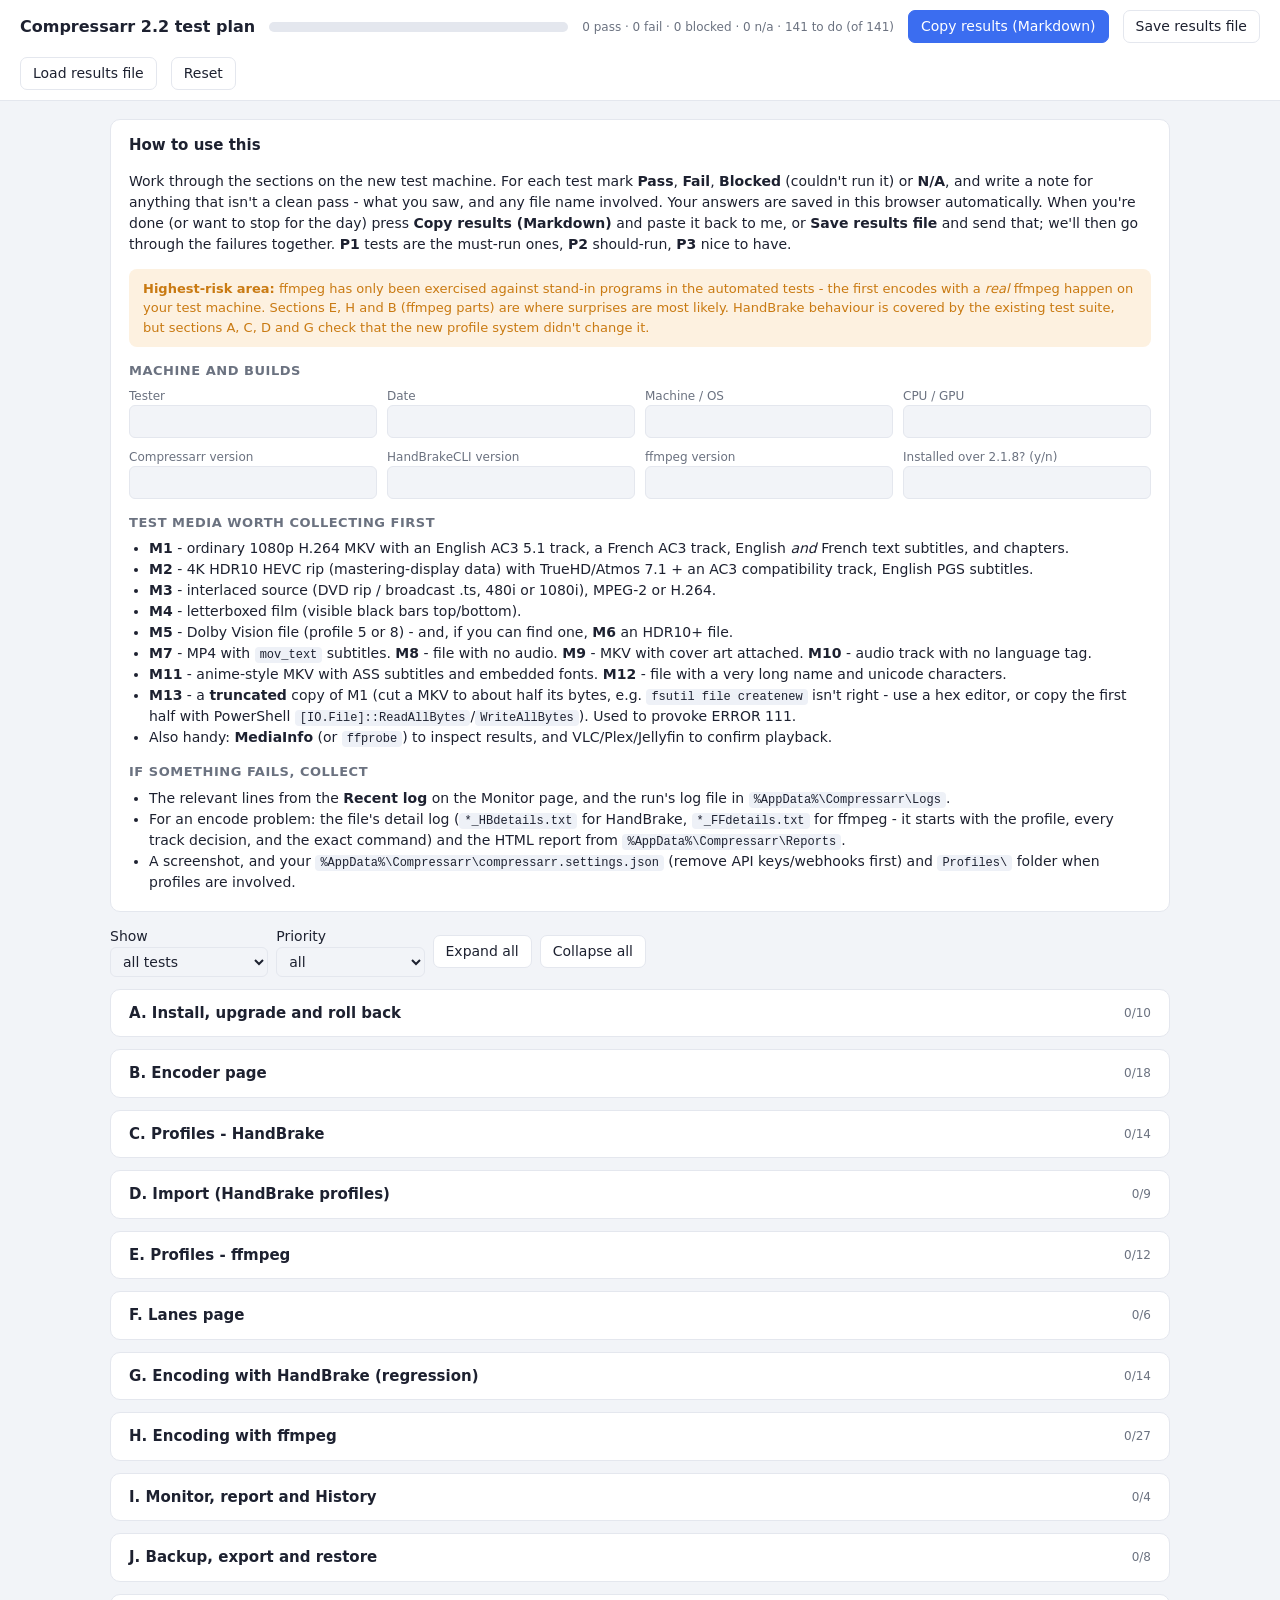
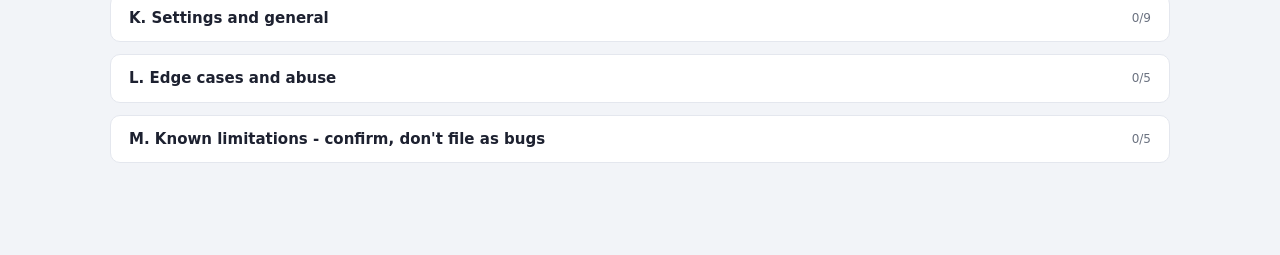
==== commit 2c5dd719: "Ship the license with the program; About page: ffmpeg card, license line, Built With Installer infor" ====
--- a/docs/test-plan-2.2.html
+++ b/docs/test-plan-2.2.html
@@ -191,7 +191,7 @@
  { id:'G8', pri:2, title:'Scheduler', steps:'Enable the schedule with a daytime window around now; watch the encode priority in Task Manager; try the hold and Run anyway.', expect:'Priority follows the window live; the hold stops new files; Run anyway releases it.' },
  { id:'G9', pri:2, title:'Restart mid-encode', steps:'Kill the app during an encode, restart it.', expect:'The file is picked up again as resumed; no orphan temp file lingers.' },
  { id:'G10', pri:2, title:'Failure handling', steps:'Make an encode fail (e.g. a bad Extra CLI option or an unreadable file).', expect:'ERROR 101 on the report with a working "Full Details" link; the source is kept.' },
- { id:'G11', pri:2, title:'Move retry and disk-full behaviour', steps:'Point a library path at an unreachable location, run, then fix it.', expect:'ERROR 102-104 as before; the file waits in Output and is filed on the next pass.' },
+ { id:'G11', pri:2, title:'Move retry and disk-full behaviour', steps:'Point a library path at an unreachable location, run, then fix it. Also: rename the library\'s base folder (for example "12. UHD TV Shows" to "112. UHD TV Shows") while a file is queued for it.', expect:'ERROR 102-104 as before; the file waits in Output and is filed on the next pass. A renamed or missing base folder is reported as ERROR 102 with the folder\'s name in the Compressarr log; Compressarr does NOT recreate it. Once the folder is back (or the lane path is corrected) the next pass files the video.' },
  { id:'G12', pri:2, title:'Two lanes interleave', steps:'Queue files in two lanes with explicit order.', expect:'One global queue order is respected across lanes.' },
  { id:'G13', pri:3, title:'Detail logs', steps:'Check the HBdetails log after a success with "Keep logs of successful encodes" off and on.', expect:'Deleted when off; kept when on; always kept for failures.' },
  { id:'G14', pri:3, title:'Notifications', steps:'Enable one notification channel; run a pass.', expect:'The message arrives; content correct.' }
@@ -227,7 +227,7 @@
 ]},
 { id:'I', title:'Monitor, report and History', desc:'Where the new information shows up.', tests:[
  { id:'I1', pri:1, title:'Encoder chips', steps:'With only HandBrake lanes, then with an ffmpeg lane too.', expect:'HandBrake-only: the queue looks exactly as in 2.1.8. With an ffmpeg lane: ffmpeg rows have an amber chip, HandBrake rows a grey one.' },
- { id:'I2', pri:1, title:'Report rows and codes', steps:'Open the HTML reports from sections F, G and H.', expect:'ffmpeg rows carry an "ffmpeg" tag next to the profile name; fallback rows say "HandBrake (Dolby Vision fallback)"; ERROR 111/112/113 badges have a readable tooltip; 111 links the encode details, 112/113 link the Compressarr log.' },
+ { id:'I2', pri:1, title:'Report rows and codes', steps:'Open the HTML reports from sections F, G and H.', expect:'ffmpeg rows carry an "ffmpeg" tag next to the profile name; fallback rows say "HandBrake (Dolby Vision fallback)"; ERROR 111/112/113 badges have a readable tooltip; 111 links the encode details, 112/113 link the Compressarr log. The Full Details links open the log both when the report is opened from the History page (over http, also from another device) and when it is opened straight from the Reports folder.' },
  { id:'I3', pri:2, title:'History page', steps:'Open History after the runs.', expect:'Runs listed; error counts and the sidebar badges match; reports open.' },
  { id:'I4', pri:2, title:'Finish-setting-up notice', steps:'Remove then restore a tool (HandBrake path wrong, ffmpeg lane without ffmpeg).', expect:'The Monitor notice names the missing tool(s) and links to Encoder; it disappears within about a minute of fixing it.' }
 ]},
@@ -247,6 +247,8 @@
  { id:'K3', pri:2, title:'Themes and narrow screens', steps:'Toggle dark/light on the new pages; view them on a phone-width window.', expect:'Readable in both themes; tables scroll rather than breaking the layout.' },
  { id:'K4', pri:2, title:'From another device', steps:'Open the Encoder, Profiles and editor pages from another PC/phone on the LAN.', expect:'Works. (Path fields such as "Preview a file" and Import refer to the machine running Compressarr.)' },
  { id:'K5', pri:3, title:'Run at login, port change, tray', steps:'Toggle run at login, change the port, use the tray menu.', expect:'Unaffected by 2.2.' },
+ { id:'A12', pri:1, title:'License information page and installed license files', steps:'Run the installer (both variants if you can). Then open the install folder and the About page.', expect:'After Welcome there is an information page about the GPLv3 with Next only (no accept/decline). The install folder holds LICENSE and THIRD-PARTY-NOTICES.txt. About shows a License line; License text, Source code and Third-party notices all open. A silent install (/VERYSILENT) is unaffected.' },
+ { id:'K8', pri:2, title:'About page: ffmpeg card', steps:'Open About. Press Check for Updates on the ffmpeg card with (a) no ffmpeg, (b) an ffmpeg installed by Compressarr (Encoder page), (c) one you installed yourself.', expect:'Built with lists ffmpeg. The card shows the installed ffmpeg (or Not found). (a) says ffmpeg isn\'t installed and offers the latest build; (b) says up to date, or that a newer build exists with a Download Update link; (c) shows the latest build and says it can\'t be compared. Offline: a clear "couldn\'t check" message.' },
  { id:'K7', pri:2, title:'Run at login follows restores, imports and uninstall', steps:'Turn on Run at login in Settings and Save. Restart Windows (or sign out and in): Compressarr starts. Then (a) Export settings, delete the Compressarr entry from Task Manager > Startup apps (or the HKCU Run key), Import the file and sign out and in; (b) the same with Backup then Restore; (c) uninstall Compressarr from Settings > Apps and check Startup apps; (d) upgrade over an install that has Run at login on and check the entry is still there.', expect:'(a)(b) The entry is back after Import or Restore and Compressarr starts at login. (c) A normal uninstall leaves no Compressarr entry in Startup apps. (d) An upgrade keeps it. Running a copy from somewhere else never repoints an installed copy\x27s entry.' },
  { id:'K6', pri:3, title:'Responsiveness during encodes', steps:'Use the web UI heavily while an ffmpeg and a HandBrake encode run.', expect:'The UI stays responsive; the polling doesn\'t noticeably load the machine.' }
 ]},
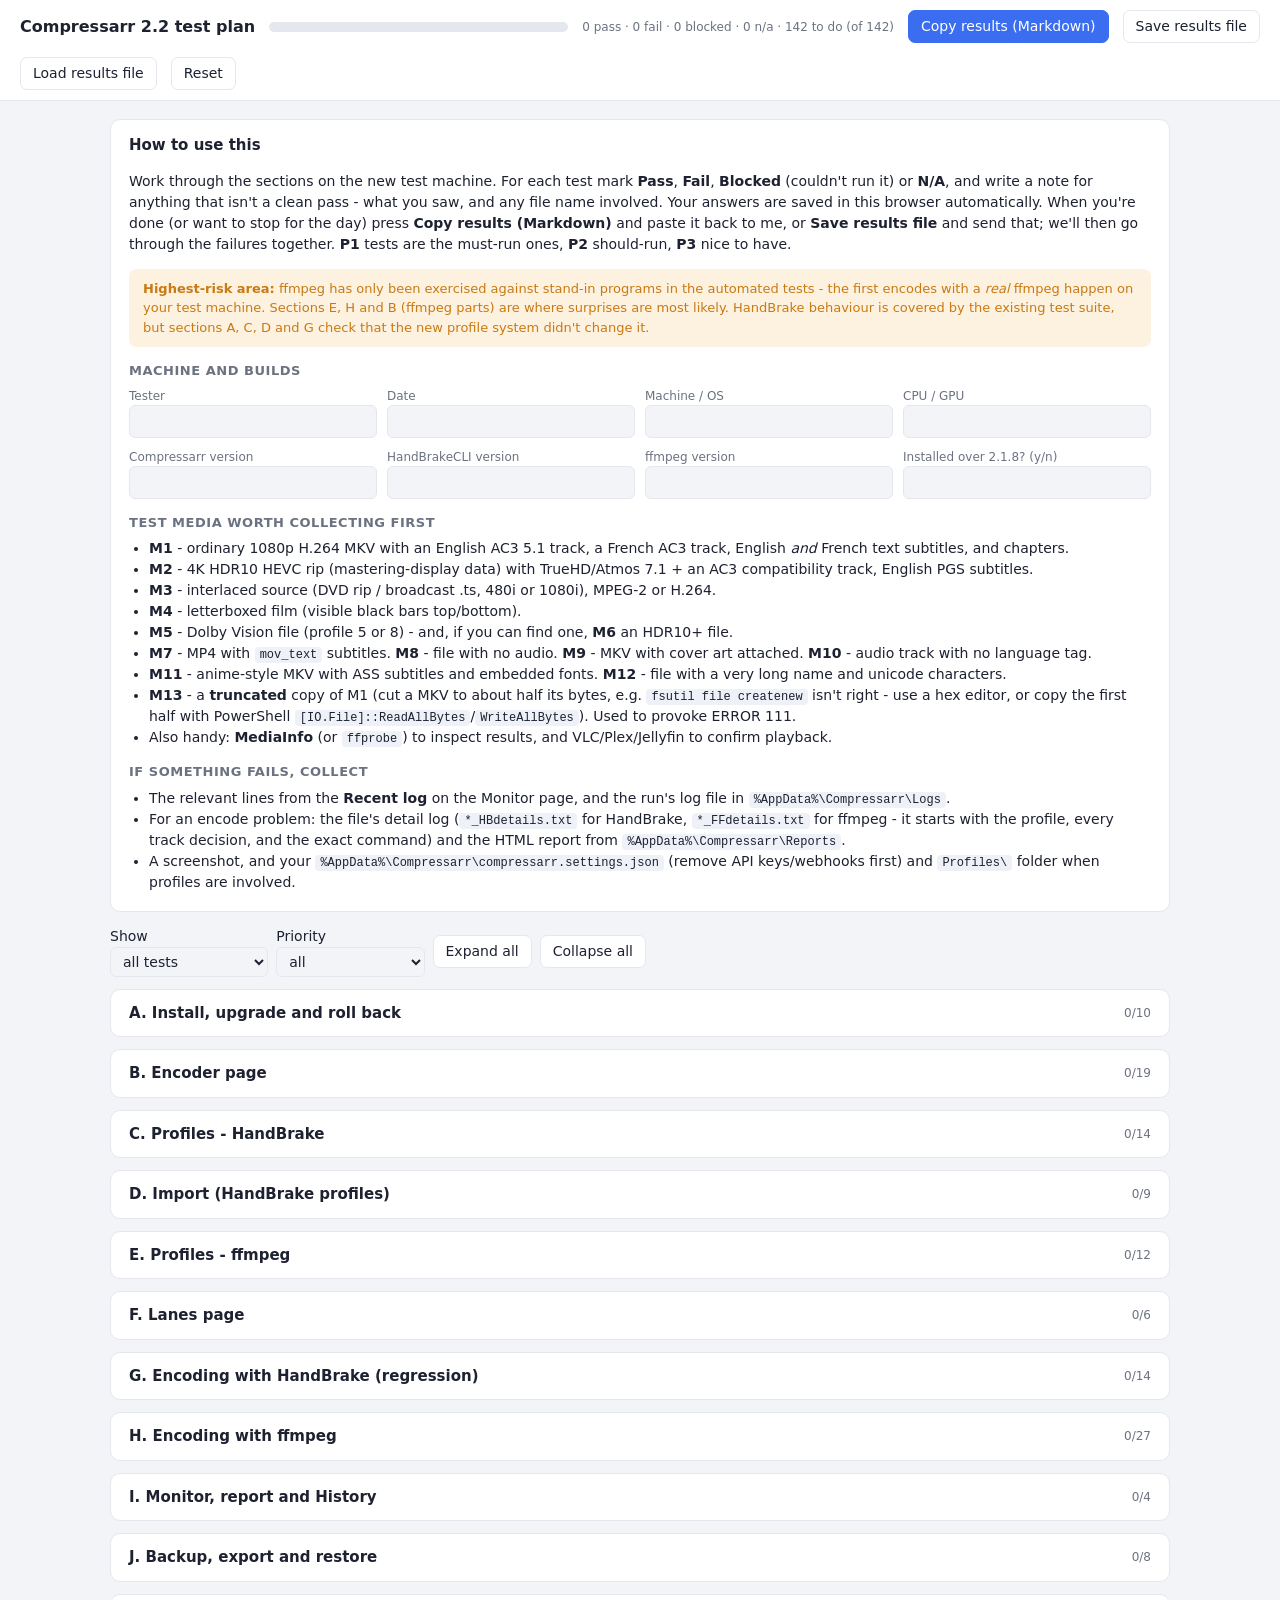
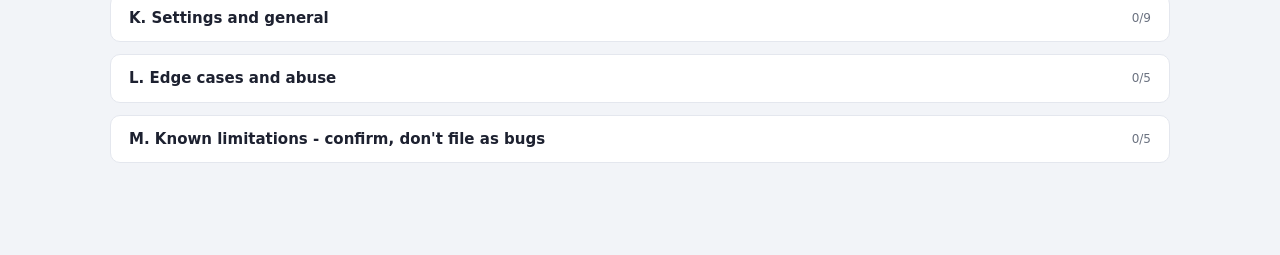
==== commit eeaad81c: "Lanes: a Duplicate button that copies a lane under a new name The copy keeps encoder, profiles and l" ====
--- a/docs/test-plan-2.2.html
+++ b/docs/test-plan-2.2.html
@@ -119,6 +119,7 @@
  { id:'B4', pri:1, title:'HandBrake path invalid', steps:'Type a wrong path and Save.', expect:'Field turns red with a clear message; glance dot red; Monitor shows the Finish-setting-up notice. A run aborts with "HandBrakeCLI.exe not found" (when no lane uses ffmpeg).' },
  { id:'B5', pri:2, title:'Extra CLI options', steps:'Set <code>--verbose=1</code> (a harmless flag; do not use <code>--two-pass</code>, current HandBrakeCLI no longer has it and exits with "unknown option"), save, run an encode, open the HBdetails log.', expect:'The flag reaches HandBrake. An unbalanced quote (<code>--x "abc</code>) is flagged with a message.' },
  { id:'B16', pri:2, title:'Browse buttons for the tool paths', steps:'On the Encoder page press Browse... next to the HandBrakeCLI, ffmpeg and ffprobe paths. Open each, pick a program, Select. Try with an empty field and with a path that no longer exists.', expect:'A "Choose a file" dialog opens in the folder the path points to (or the drives list when the field is empty/invalid), lists subfolders and programs (.exe only on Windows), "Select This File" stays disabled until a program is clicked (double-click also selects). The field is filled in and the page notes unsaved changes; Save keeps it.' },
+ { id:'F8', pri:2, title:'Duplicate a lane', steps:'On a lane card press Duplicate. Try: a new name; an empty name; Cancel; a name another lane already uses (also in different capitals). Change a profile on the card WITHOUT saving, then Duplicate.', expect:'A name prompt appears (suggesting "<name> (copy)"). A new lane card appears right after the original with the same encoder, profiles and library folders (including the unsaved profile change), but blank Input and Output folders, and disabled. Empty name and a used name are refused with a message; Cancel does nothing. The original lane is unchanged. Fill in the folders, tick Enabled, Save: the copy works like any lane.' },
  { id:'F7', pri:2, title:'Lane fields stop being red once fixed', steps:'Give a lane an Input folder that does not exist and Save (the field goes red). Then fix it by typing a real folder, or by Browse... Do the same with a preset that does not exist, then pick a real one.', expect:'Within about half a second of the change the field is no longer red (no Save needed) and the "configuration issue" message at the top goes away once nothing is red. A path that is still wrong stays red with its message.' },
  { id:'B6', pri:2, title:'Unsaved changes protection', steps:'Edit a field then click another sidebar page; also try Clear Changes.', expect:'Browser asks before leaving with unsaved edits; Clear Changes reloads the saved values.' },
  { id:'B7', pri:1, title:'ffmpeg card with no ffmpeg', steps:'Look at the ffmpeg card.', expect:'Optional: "ffmpeg was not found at the path above. It is optional..." - not shown as an error while no lane uses ffmpeg.' },
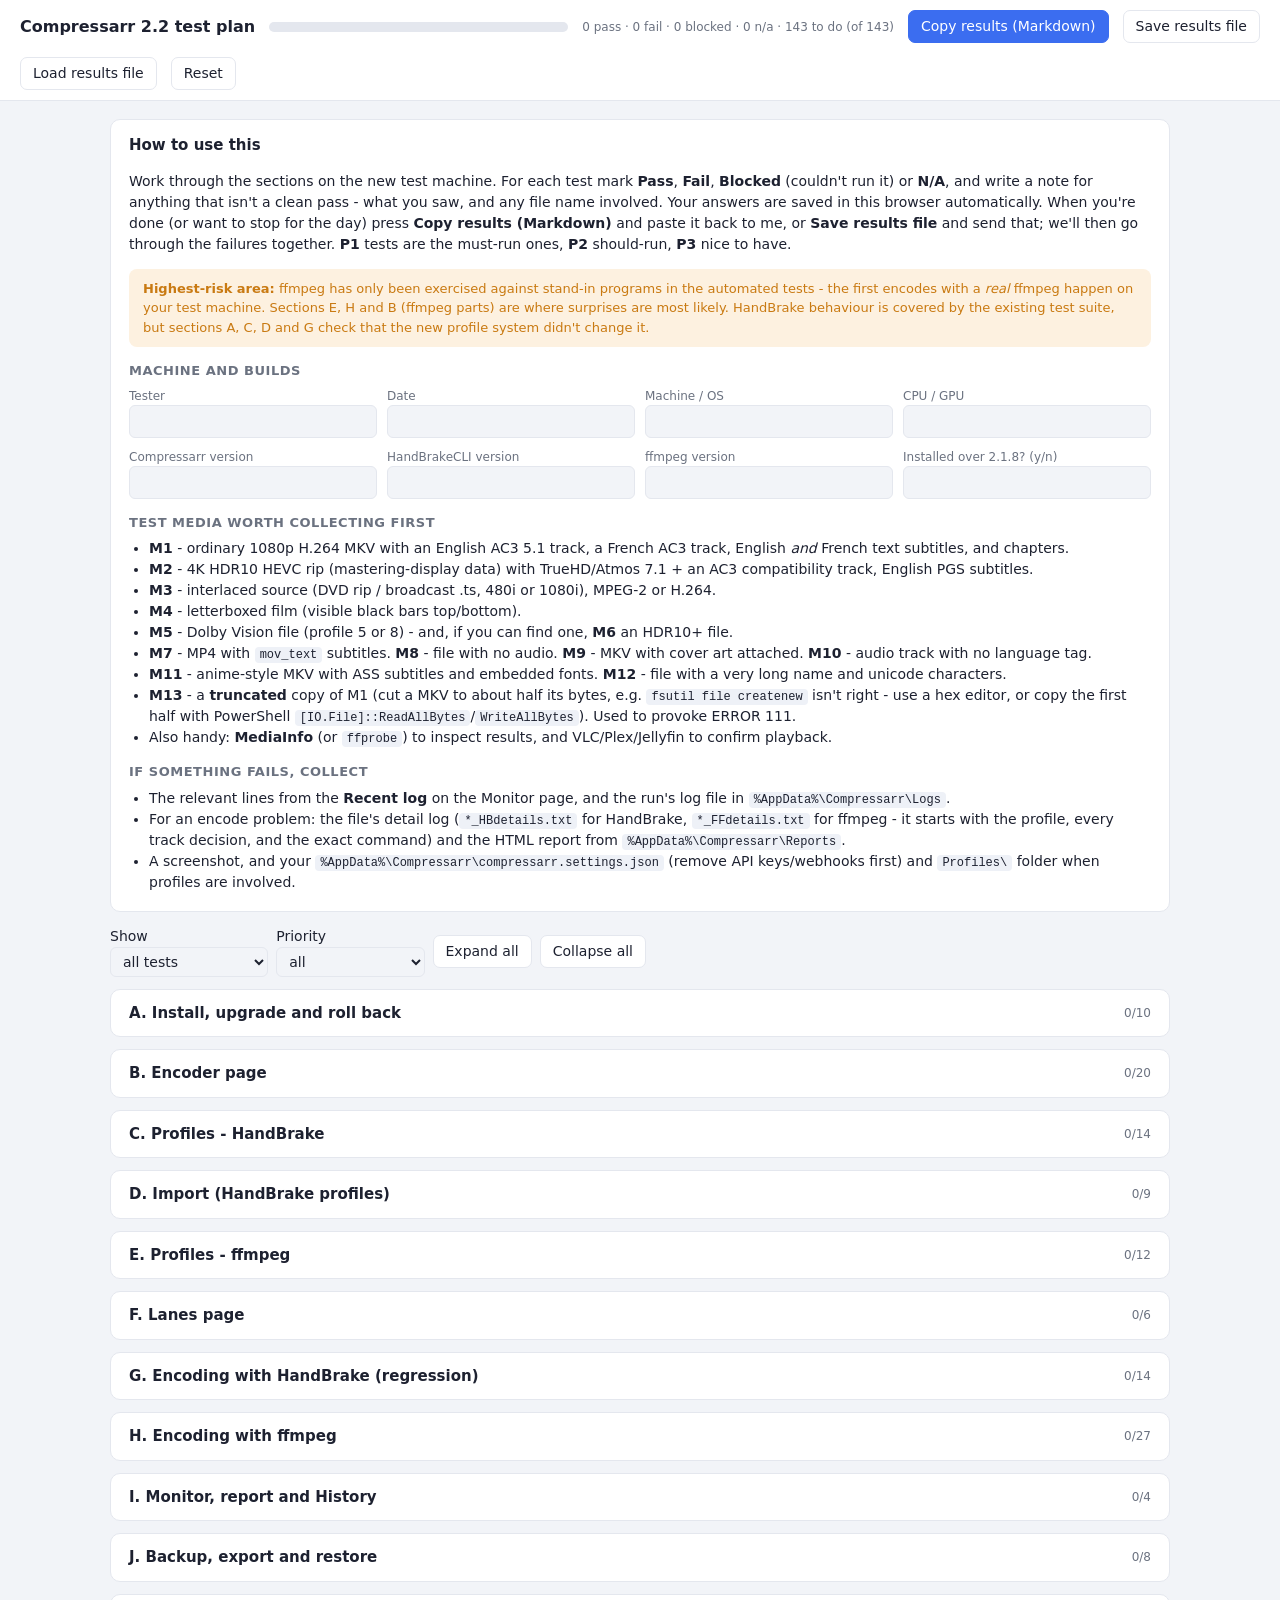
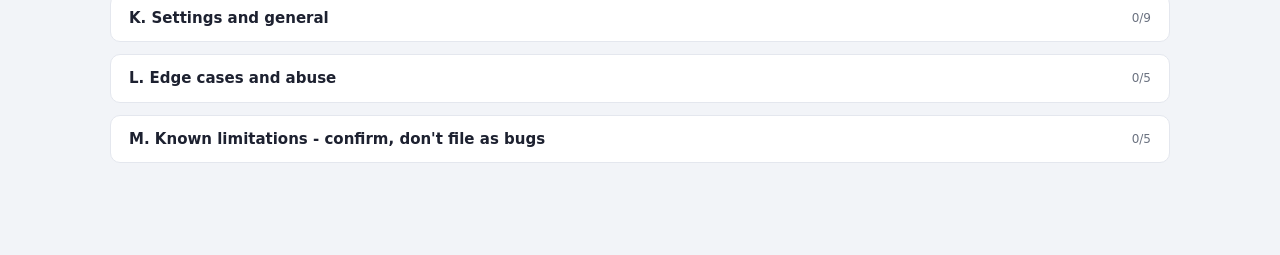
==== commit 8006572e: "Lanes: Duplicate is an exact copy (disabled); two enabled lanes can't watch the same Input folder En" ====
--- a/docs/test-plan-2.2.html
+++ b/docs/test-plan-2.2.html
@@ -119,7 +119,8 @@
  { id:'B4', pri:1, title:'HandBrake path invalid', steps:'Type a wrong path and Save.', expect:'Field turns red with a clear message; glance dot red; Monitor shows the Finish-setting-up notice. A run aborts with "HandBrakeCLI.exe not found" (when no lane uses ffmpeg).' },
  { id:'B5', pri:2, title:'Extra CLI options', steps:'Set <code>--verbose=1</code> (a harmless flag; do not use <code>--two-pass</code>, current HandBrakeCLI no longer has it and exits with "unknown option"), save, run an encode, open the HBdetails log.', expect:'The flag reaches HandBrake. An unbalanced quote (<code>--x "abc</code>) is flagged with a message.' },
  { id:'B16', pri:2, title:'Browse buttons for the tool paths', steps:'On the Encoder page press Browse... next to the HandBrakeCLI, ffmpeg and ffprobe paths. Open each, pick a program, Select. Try with an empty field and with a path that no longer exists.', expect:'A "Choose a file" dialog opens in the folder the path points to (or the drives list when the field is empty/invalid), lists subfolders and programs (.exe only on Windows), "Select This File" stays disabled until a program is clicked (double-click also selects). The field is filled in and the page notes unsaved changes; Save keeps it.' },
- { id:'F8', pri:2, title:'Duplicate a lane', steps:'On a lane card press Duplicate. Try: a new name; an empty name; Cancel; a name another lane already uses (also in different capitals). Change a profile on the card WITHOUT saving, then Duplicate.', expect:'A name prompt appears (suggesting "<name> (copy)"). A new lane card appears right after the original with the same encoder, profiles and library folders (including the unsaved profile change), but blank Input and Output folders, and disabled. Empty name and a used name are refused with a message; Cancel does nothing. The original lane is unchanged. Fill in the folders, tick Enabled, Save: the copy works like any lane.' },
+ { id:'F8', pri:2, title:'Duplicate a lane', steps:'On a lane card press Duplicate. Try: a new name; an empty name; Cancel; a name another lane already uses (also in different capitals). Change a profile on the card WITHOUT saving, then Duplicate.', expect:'A name prompt appears (suggesting "<name> (copy)"). A new lane card appears right after the original with every field the same (including the unsaved profile change, and the Input and Output folders), switched off. Empty name and a used name are refused with a message; Cancel does nothing. The original lane is unchanged.' },
+ { id:'F9', pri:1, title:'Two enabled lanes cannot watch the same folder', steps:'Duplicate a lane, then tick Enabled on the copy while the original is still on. Then: turn the original off first and enable the copy; point a lane at a folder inside another lane\'s Input; use two lanes with folders D:\\Media Download and D:\\Media Download Kids; swap which of two lanes is on and press Save All.', expect:'Ticking Enabled on the copy shows a red Input field with a sentence under it naming the other lane; Save is refused and the copy stays off. Turning the original off first lets the copy be enabled. A folder inside (or around) another enabled lane\'s folder is refused the same way. Folders that only share the start of their name are NOT a clash. Save All with a swap works (lanes being switched off are saved first). A setup that already overlapped before the upgrade keeps running, with both lanes flagged.' },
  { id:'F7', pri:2, title:'Lane fields stop being red once fixed', steps:'Give a lane an Input folder that does not exist and Save (the field goes red). Then fix it by typing a real folder, or by Browse... Do the same with a preset that does not exist, then pick a real one.', expect:'Within about half a second of the change the field is no longer red (no Save needed) and the "configuration issue" message at the top goes away once nothing is red. A path that is still wrong stays red with its message.' },
  { id:'B6', pri:2, title:'Unsaved changes protection', steps:'Edit a field then click another sidebar page; also try Clear Changes.', expect:'Browser asks before leaving with unsaved edits; Clear Changes reloads the saved values.' },
  { id:'B7', pri:1, title:'ffmpeg card with no ffmpeg', steps:'Look at the ffmpeg card.', expect:'Optional: "ffmpeg was not found at the path above. It is optional..." - not shown as an error while no lane uses ffmpeg.' },
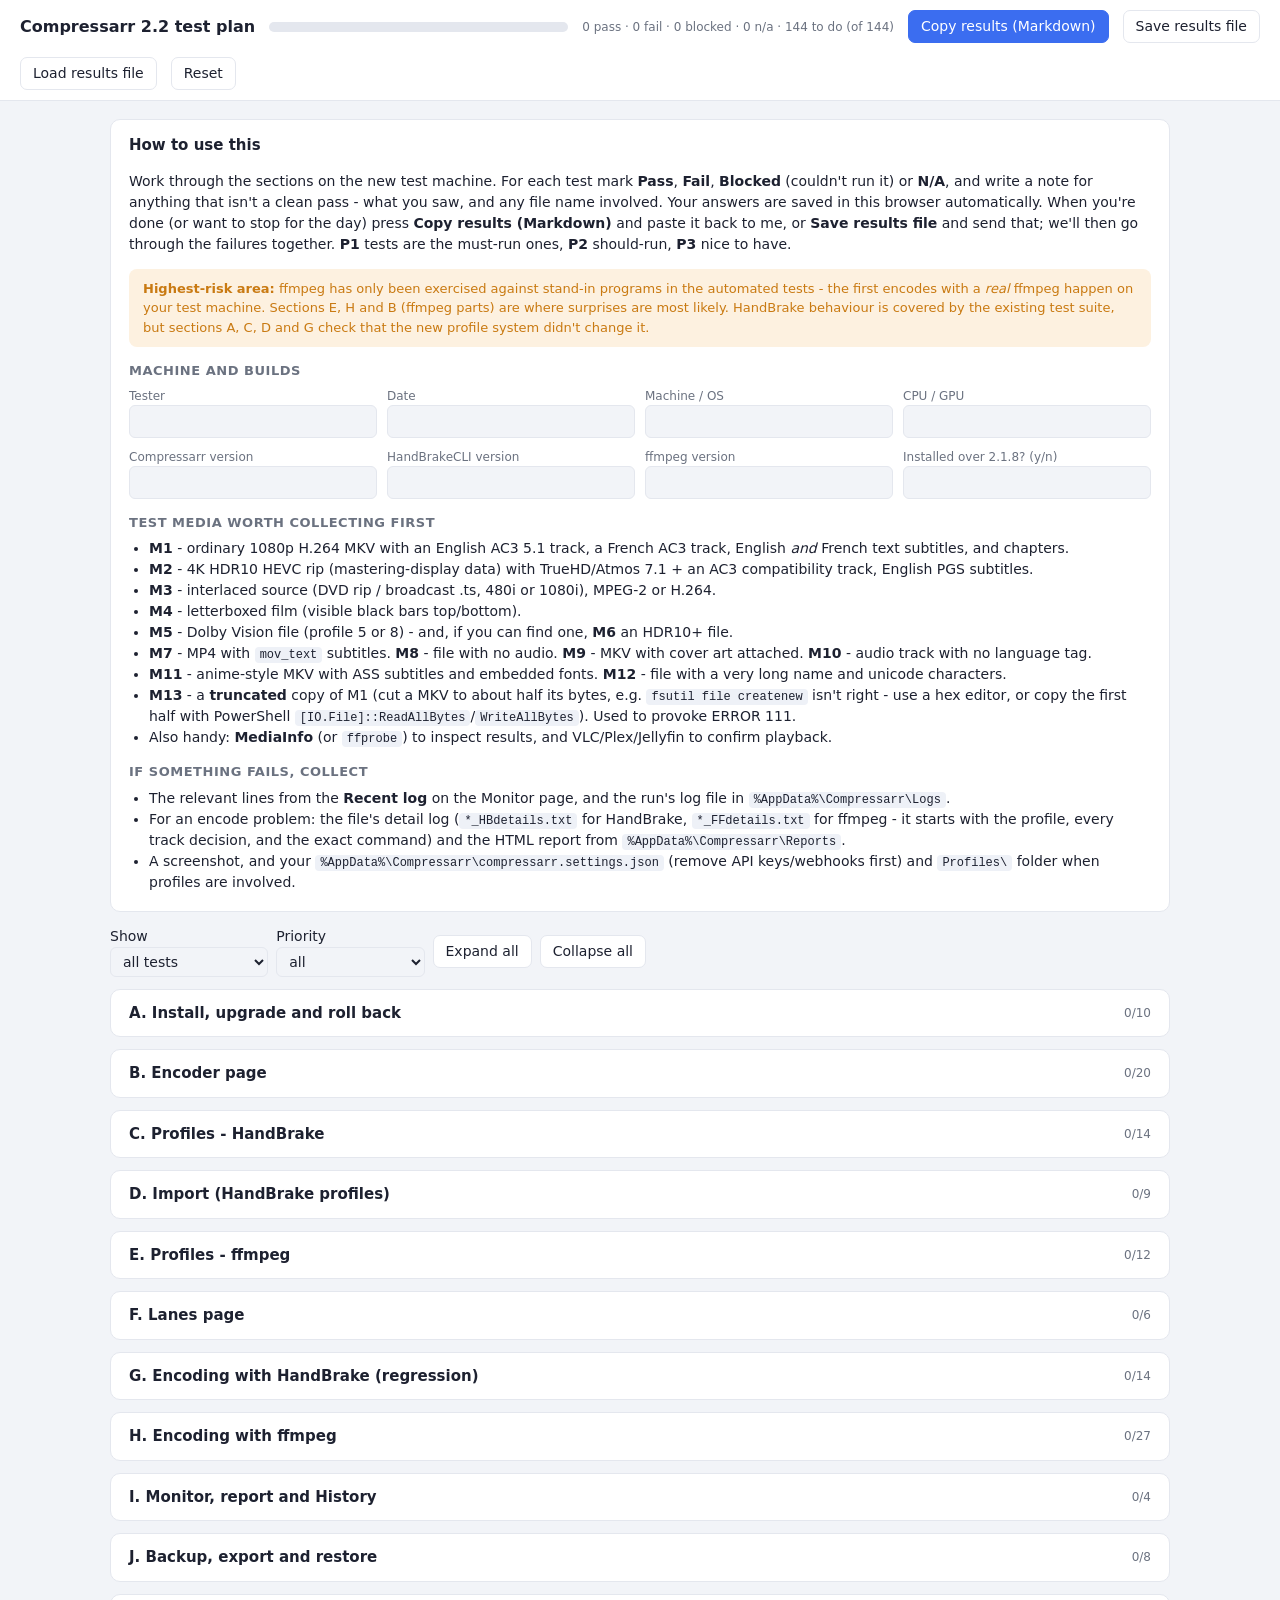
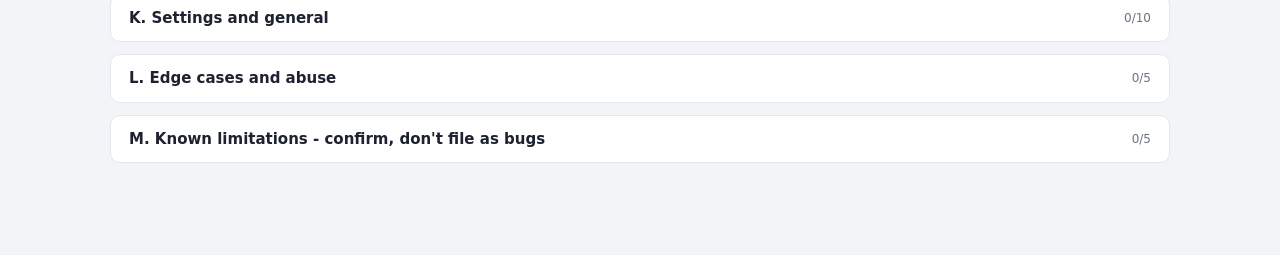
==== commit 8b6615aa: "Toolbar messages: light chips with icons, and a wrapping bar for long ones Red/green text on the dar" ====
--- a/docs/test-plan-2.2.html
+++ b/docs/test-plan-2.2.html
@@ -251,6 +251,7 @@
  { id:'K5', pri:3, title:'Run at login, port change, tray', steps:'Toggle run at login, change the port, use the tray menu.', expect:'Unaffected by 2.2.' },
  { id:'A12', pri:1, title:'License information page and installed license files', steps:'Run the installer (both variants if you can). Then open the install folder and the About page.', expect:'After Welcome there is an information page about the GPLv3 with Next only (no accept/decline). The install folder holds LICENSE and THIRD-PARTY-NOTICES.txt. About shows a License line; License text, Source code and Third-party notices all open. A silent install (/VERYSILENT) is unaffected.' },
  { id:'K8', pri:2, title:'About page: ffmpeg card', steps:'Open About. Press Check for Updates on the ffmpeg card with (a) no ffmpeg, (b) an ffmpeg installed by Compressarr (Encoder page), (c) one you installed yourself.', expect:'Built with lists ffmpeg. The card shows the installed ffmpeg (or Not found). (a) says ffmpeg isn\'t installed and offers the latest build; (b) says up to date, or that a newer build exists with a Download Update link; (c) shows the latest build and says it can\'t be compared. Offline: a clear "couldn\'t check" message.' },
+ { id:'K9', pri:2, title:'Readable status messages', steps:'On a few pages (Settings, Lanes, Encoder) trigger a success (Save), a short error, and a long error (on Lanes, enable a copy of a lane on the original\'s folder and Save). Try a narrow window and both themes.', expect:'Success shows as a pale green chip with a check icon and fades after a few seconds; a short error as a pale red chip with an alert icon; both easy to read on the dark toolbar. A long error (or one that doesn\'t fit) appears in a red bar under the toolbar with the whole text and an X to dismiss it; a long success appears in a green bar and fades. Nothing is cut off with an ellipsis for an error.' },
  { id:'K7', pri:2, title:'Run at login follows restores, imports and uninstall', steps:'Turn on Run at login in Settings and Save. Restart Windows (or sign out and in): Compressarr starts. Then (a) Export settings, delete the Compressarr entry from Task Manager > Startup apps (or the HKCU Run key), Import the file and sign out and in; (b) the same with Backup then Restore; (c) uninstall Compressarr from Settings > Apps and check Startup apps; (d) upgrade over an install that has Run at login on and check the entry is still there.', expect:'(a)(b) The entry is back after Import or Restore and Compressarr starts at login. (c) A normal uninstall leaves no Compressarr entry in Startup apps. (d) An upgrade keeps it. Running a copy from somewhere else never repoints an installed copy\x27s entry.' },
  { id:'K6', pri:3, title:'Responsiveness during encodes', steps:'Use the web UI heavily while an ffmpeg and a HandBrake encode run.', expect:'The UI stays responsive; the polling doesn\'t noticeably load the machine.' }
 ]},
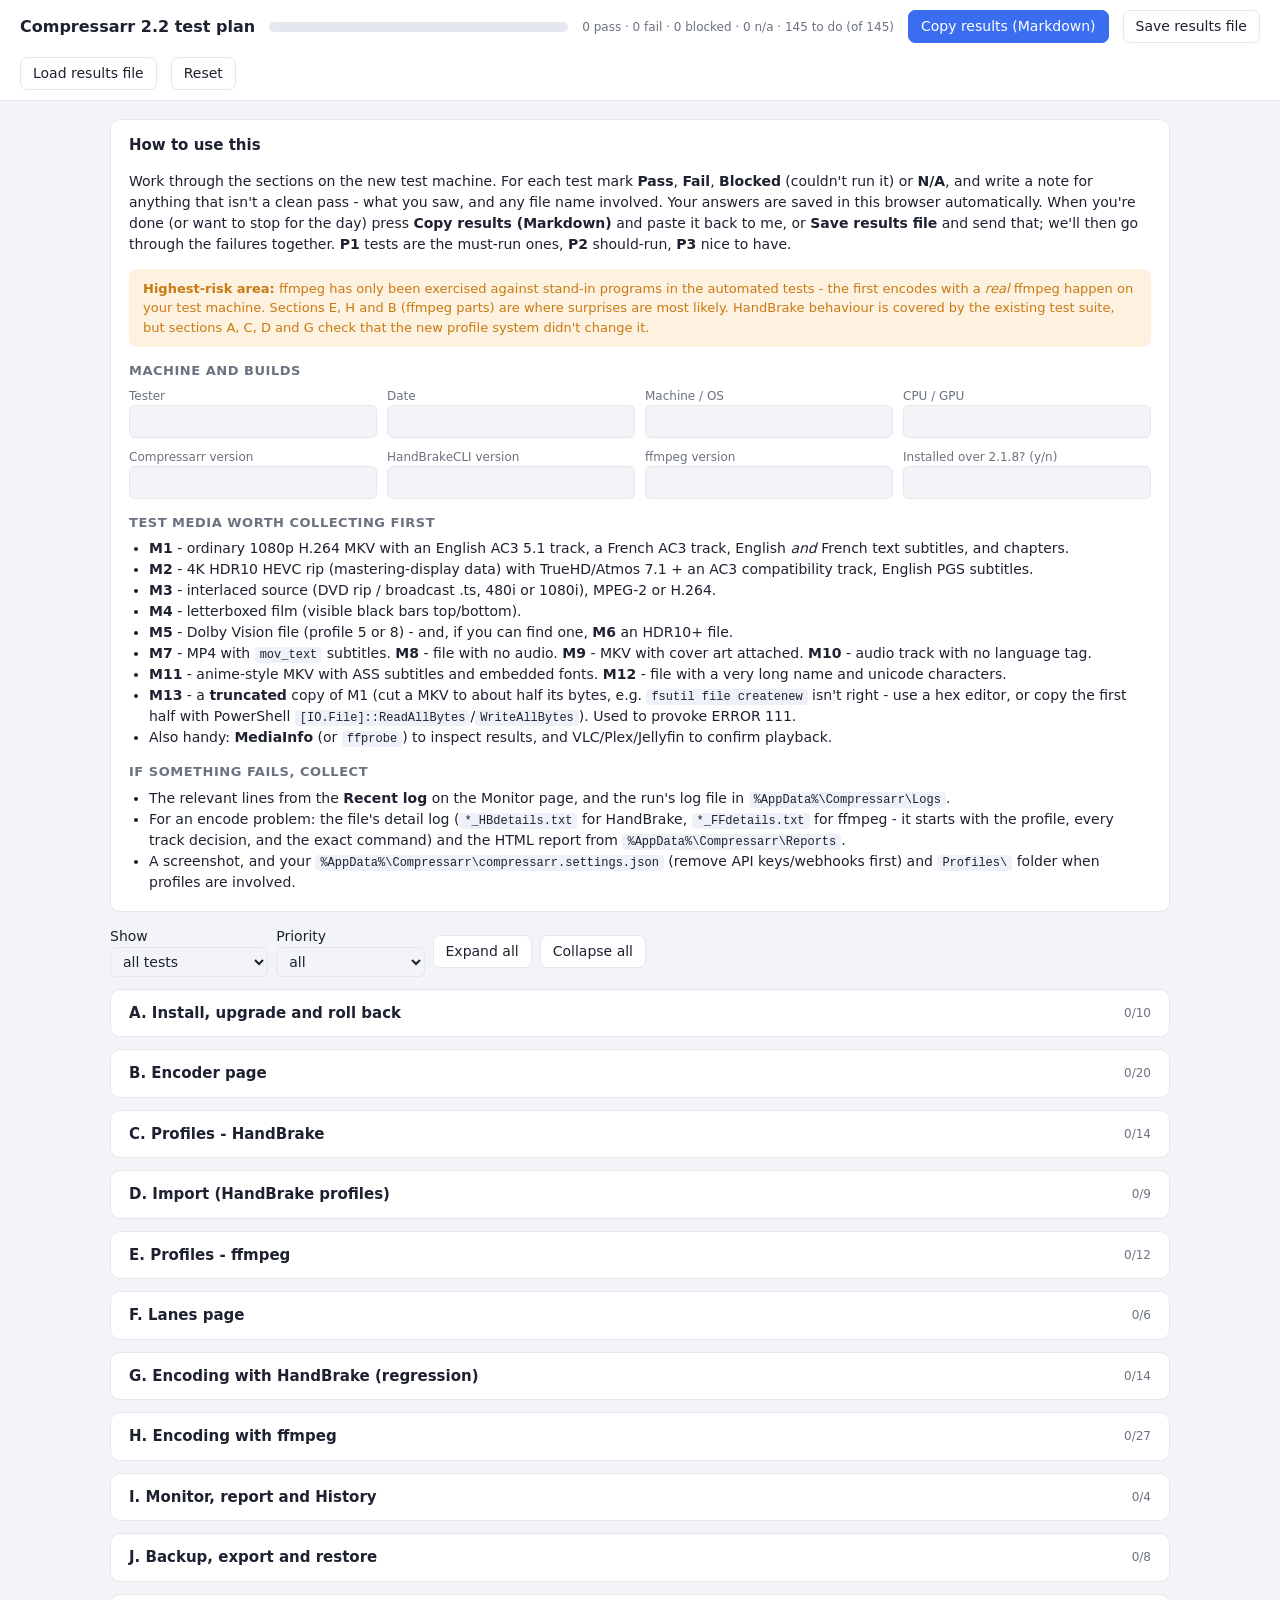
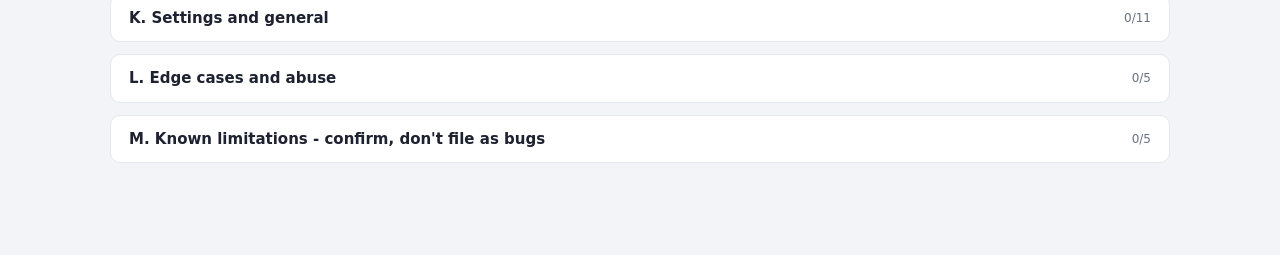
==== commit 45ea717c: "Top bar: icon-over-label action buttons on every page Boxed text buttons become an icon above a shor" ====
--- a/docs/test-plan-2.2.html
+++ b/docs/test-plan-2.2.html
@@ -251,6 +251,7 @@
  { id:'K5', pri:3, title:'Run at login, port change, tray', steps:'Toggle run at login, change the port, use the tray menu.', expect:'Unaffected by 2.2.' },
  { id:'A12', pri:1, title:'License information page and installed license files', steps:'Run the installer (both variants if you can). Then open the install folder and the About page.', expect:'After Welcome there is an information page about the GPLv3 with Next only (no accept/decline). The install folder holds LICENSE and THIRD-PARTY-NOTICES.txt. About shows a License line; License text, Source code and Third-party notices all open. A silent install (/VERYSILENT) is unaffected.' },
  { id:'K8', pri:2, title:'About page: ffmpeg card', steps:'Open About. Press Check for Updates on the ffmpeg card with (a) no ffmpeg, (b) an ffmpeg installed by Compressarr (Encoder page), (c) one you installed yourself.', expect:'Built with lists ffmpeg. The card shows the installed ffmpeg (or Not found). (a) says ffmpeg isn\'t installed and offers the latest build; (b) says up to date, or that a newer build exists with a Download Update link; (c) shows the latest build and says it can\'t be compared. Offline: a clear "couldn\'t check" message.' },
+ { id:'K10', pri:2, title:'Icon top bar on every page', steps:'Open Monitor, Settings, Lanes, Encoder, Scheduler, Profiles, a profile editor and History. Hover the buttons, tab through them, and try a narrow window. On Monitor start and stop monitoring and pause an encode.', expect:'Each page shows its buttons as an icon above a short label with thin dividers between groups; the main action (Save...) is white with a light-blue icon, Abort has a soft red icon, a disabled button (Pause with nothing encoding) is dimmed. Hovering shows the full name; keyboard focus shows an outline. Start monitoring / Stop monitoring and Pause / Resume change label and icon as before. In a narrow window the buttons wrap onto their own row with no sideways scrolling.' },
  { id:'K9', pri:2, title:'Readable status messages', steps:'On a few pages (Settings, Lanes, Encoder) trigger a success (Save), a short error, and a long error (on Lanes, enable a copy of a lane on the original\'s folder and Save). Try a narrow window and both themes.', expect:'Success shows as a pale green chip with a check icon and fades after a few seconds; a short error as a pale red chip with an alert icon; both easy to read on the dark toolbar. A long error (or one that doesn\'t fit) appears in a red bar under the toolbar with the whole text and an X to dismiss it; a long success appears in a green bar and fades. Nothing is cut off with an ellipsis for an error.' },
  { id:'K7', pri:2, title:'Run at login follows restores, imports and uninstall', steps:'Turn on Run at login in Settings and Save. Restart Windows (or sign out and in): Compressarr starts. Then (a) Export settings, delete the Compressarr entry from Task Manager > Startup apps (or the HKCU Run key), Import the file and sign out and in; (b) the same with Backup then Restore; (c) uninstall Compressarr from Settings > Apps and check Startup apps; (d) upgrade over an install that has Run at login on and check the entry is still there.', expect:'(a)(b) The entry is back after Import or Restore and Compressarr starts at login. (c) A normal uninstall leaves no Compressarr entry in Startup apps. (d) An upgrade keeps it. Running a copy from somewhere else never repoints an installed copy\x27s entry.' },
  { id:'K6', pri:3, title:'Responsiveness during encodes', steps:'Use the web UI heavily while an ffmpeg and a HandBrake encode run.', expect:'The UI stays responsive; the polling doesn\'t noticeably load the machine.' }
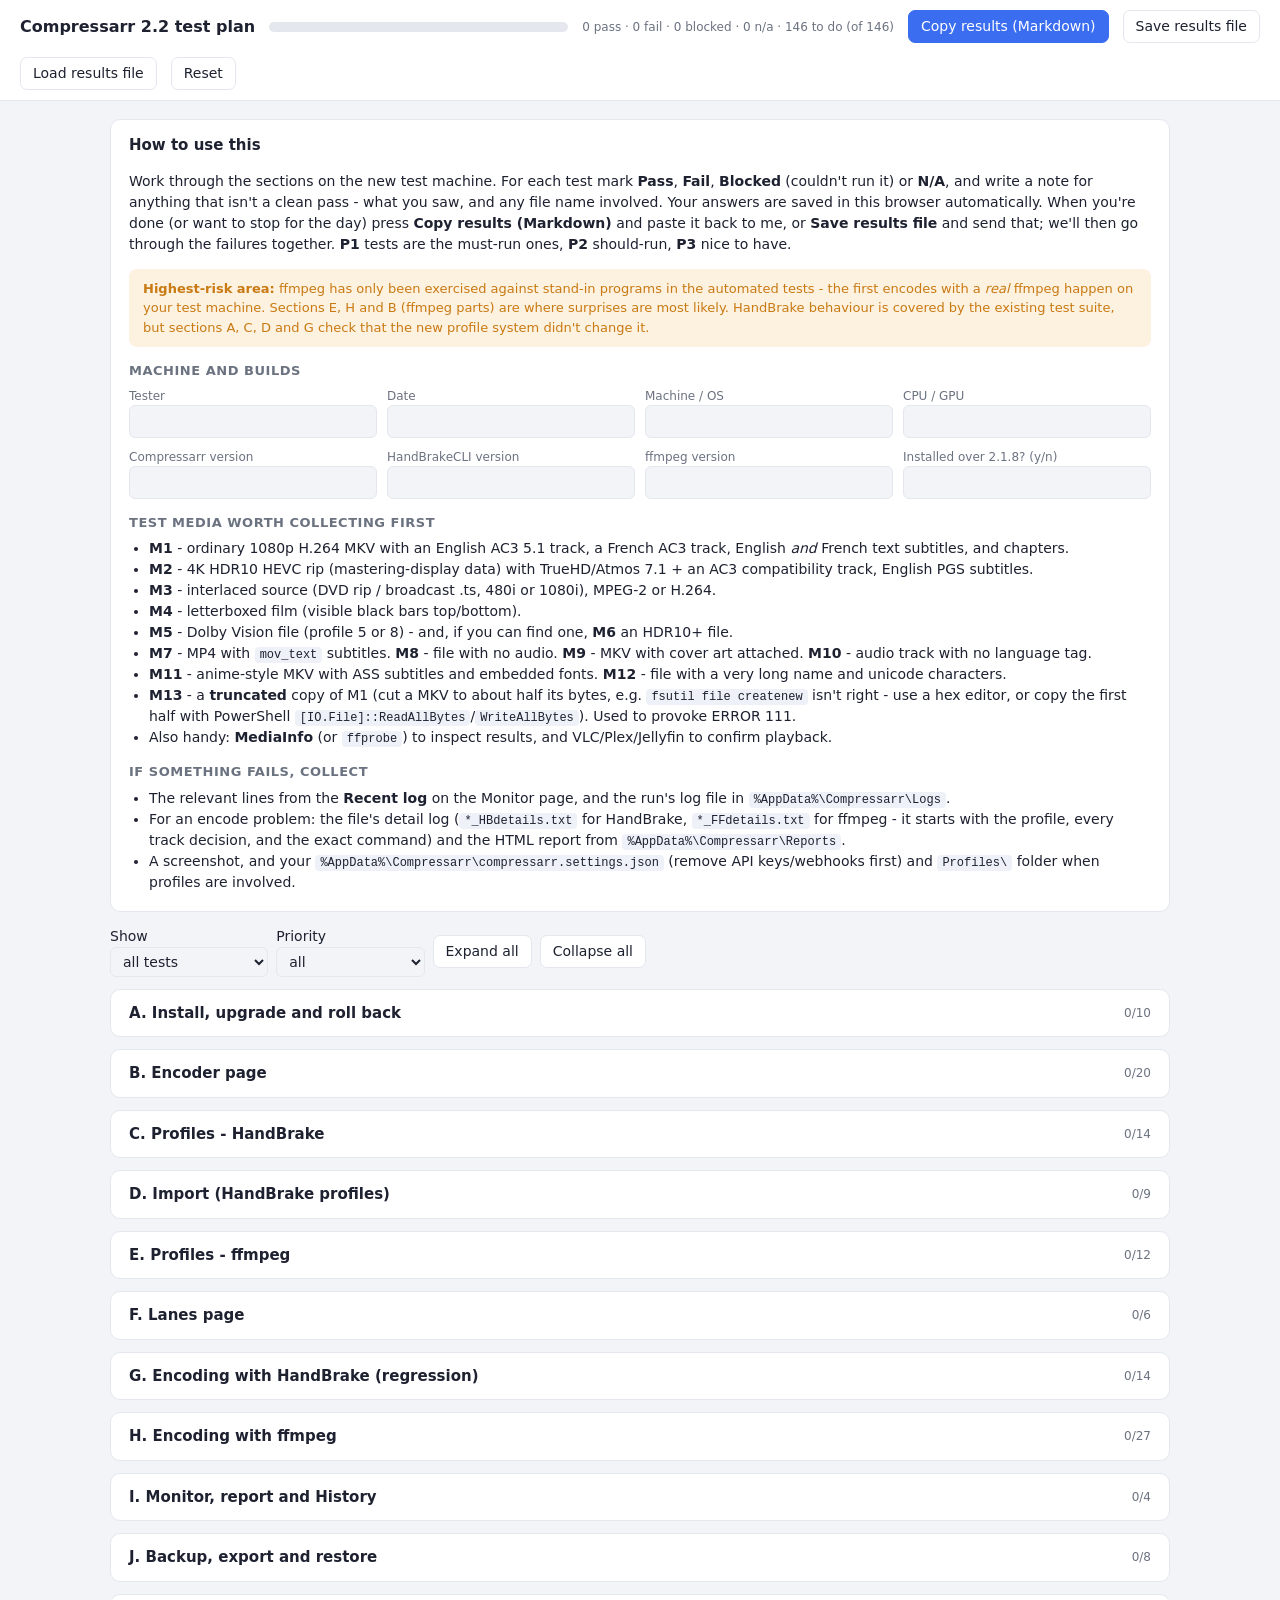
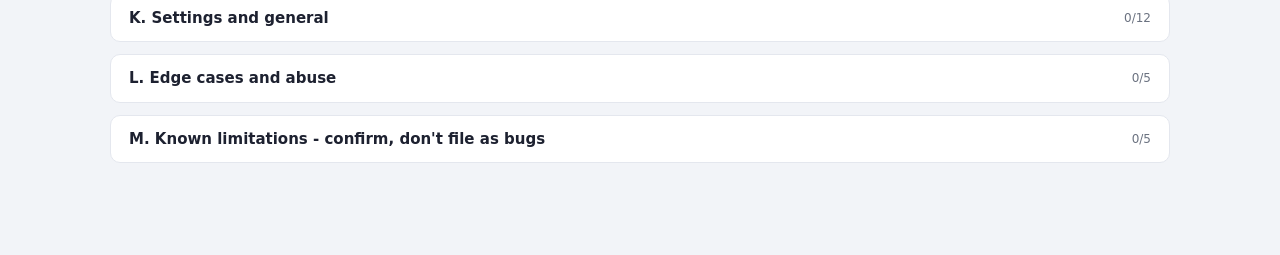
==== commit 9d05831e: "Run Now runs the queue without starting monitoring; Start/Stop buttons drop "monitoring" Run Now on " ====
--- a/docs/test-plan-2.2.html
+++ b/docs/test-plan-2.2.html
@@ -251,6 +251,7 @@
  { id:'K5', pri:3, title:'Run at login, port change, tray', steps:'Toggle run at login, change the port, use the tray menu.', expect:'Unaffected by 2.2.' },
  { id:'A12', pri:1, title:'License information page and installed license files', steps:'Run the installer (both variants if you can). Then open the install folder and the About page.', expect:'After Welcome there is an information page about the GPLv3 with Next only (no accept/decline). The install folder holds LICENSE and THIRD-PARTY-NOTICES.txt. About shows a License line; License text, Source code and Third-party notices all open. A silent install (/VERYSILENT) is unaffected.' },
  { id:'K8', pri:2, title:'About page: ffmpeg card', steps:'Open About. Press Check for Updates on the ffmpeg card with (a) no ffmpeg, (b) an ffmpeg installed by Compressarr (Encoder page), (c) one you installed yourself.', expect:'Built with lists ffmpeg. The card shows the installed ffmpeg (or Not found). (a) says ffmpeg isn\'t installed and offers the latest build; (b) says up to date, or that a newer build exists with a Download Update link; (c) shows the latest build and says it can\'t be compared. Offline: a clear "couldn\'t check" message.' },
+ { id:'K11', pri:1, title:'Run Now with monitoring off', steps:'On Monitor, with monitoring stopped (the toggle reads Start), put a file in a lane\'s Input folder and click Run now. Then start monitoring and click Run now during the countdown. Also try Run now while a pass is already running.', expect:'With monitoring off, Run now is enabled, runs one pass (the file is processed), and monitoring stays off (the toggle still reads Start, no "Next pass in" countdown). With monitoring on, Run now skips the countdown. While a pass is running Run now is dimmed. The Start/Stop button shows only "Start" / "Stop"; hovering shows "Start monitoring" / "Stop monitoring".' },
  { id:'K10', pri:2, title:'Icon top bar on every page', steps:'Open Monitor, Settings, Lanes, Encoder, Scheduler, Profiles, a profile editor and History. Hover the buttons, tab through them, and try a narrow window. On Monitor start and stop monitoring and pause an encode.', expect:'Each page shows its buttons as an icon above a short label with thin dividers between groups; the main action (Save...) is white with a light-blue icon, Abort has a soft red icon, a disabled button (Pause with nothing encoding) is dimmed. Hovering shows the full name; keyboard focus shows an outline. Start monitoring / Stop monitoring and Pause / Resume change label and icon as before. In a narrow window the buttons wrap onto their own row with no sideways scrolling.' },
  { id:'K9', pri:2, title:'Readable status messages', steps:'On a few pages (Settings, Lanes, Encoder) trigger a success (Save), a short error, and a long error (on Lanes, enable a copy of a lane on the original\'s folder and Save). Try a narrow window and both themes.', expect:'Success shows as a pale green chip with a check icon and fades after a few seconds; a short error as a pale red chip with an alert icon; both easy to read on the dark toolbar. A long error (or one that doesn\'t fit) appears in a red bar under the toolbar with the whole text and an X to dismiss it; a long success appears in a green bar and fades. Nothing is cut off with an ellipsis for an error.' },
  { id:'K7', pri:2, title:'Run at login follows restores, imports and uninstall', steps:'Turn on Run at login in Settings and Save. Restart Windows (or sign out and in): Compressarr starts. Then (a) Export settings, delete the Compressarr entry from Task Manager > Startup apps (or the HKCU Run key), Import the file and sign out and in; (b) the same with Backup then Restore; (c) uninstall Compressarr from Settings > Apps and check Startup apps; (d) upgrade over an install that has Run at login on and check the entry is still there.', expect:'(a)(b) The entry is back after Import or Restore and Compressarr starts at login. (c) A normal uninstall leaves no Compressarr entry in Startup apps. (d) An upgrade keeps it. Running a copy from somewhere else never repoints an installed copy\x27s entry.' },
